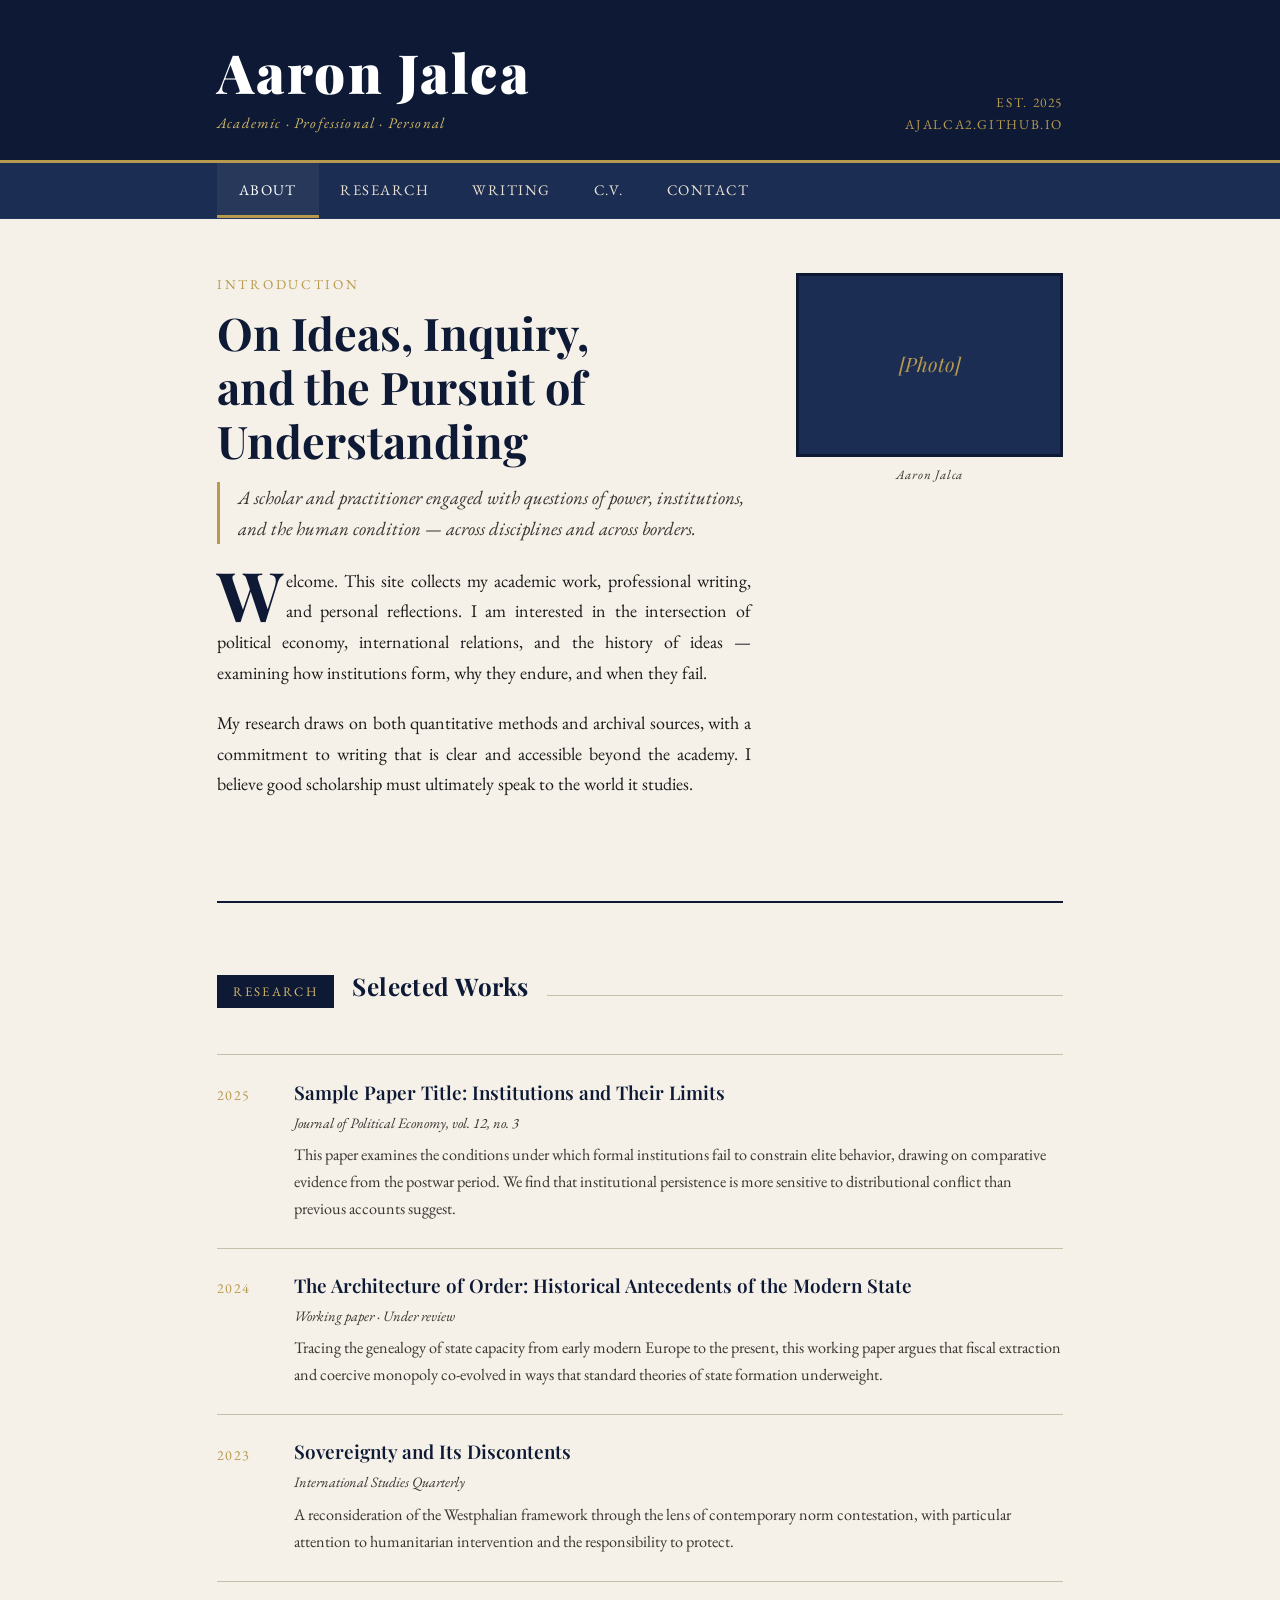
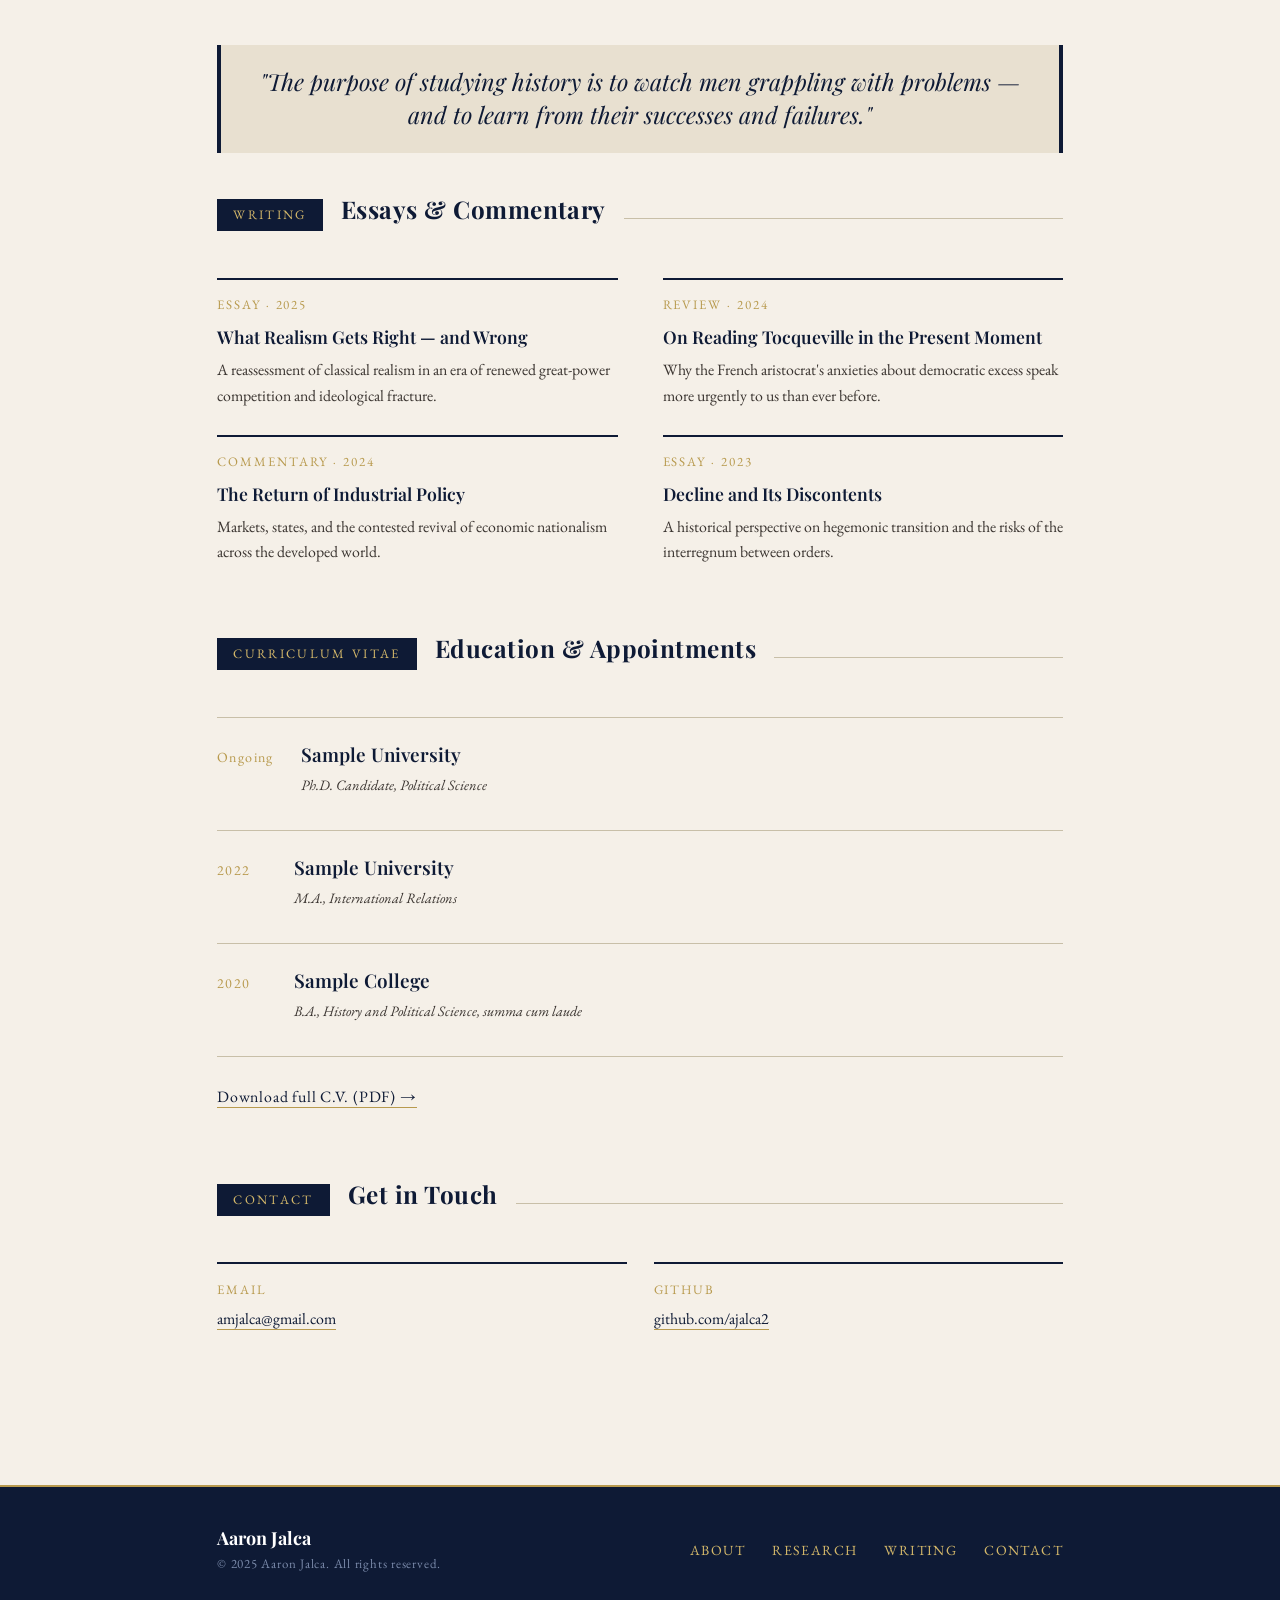
==== index.html @ 07edb49f "initial claude" ====
<!DOCTYPE html>
<html lang="en">
<head>
  <meta charset="UTF-8" />
  <meta name="viewport" content="width=device-width, initial-scale=1.0" />
  <title>Aaron Jalca — Academic, Professional, and Personal Website</title>
  <meta name="description" content="Personal website of Aaron Jalca." />
  <link rel="stylesheet" href="style.css" />
</head>
<body>

  <!-- ══ MASTHEAD ══════════════════════════════════════════ -->
  <header id="masthead">
    <div class="masthead-inner">
      <div>
        <a href="#" class="site-title">Aaron Jalca</a>
        <p class="site-subtitle">Academic · Professional · Personal</p>
      </div>
      <div class="masthead-vol">
        <span>Est. 2025</span><br />
        <span>ajalca2.github.io</span>
      </div>
    </div>
    <div class="masthead-rule"></div>
  </header>

  <!-- ══ NAVIGATION RIBBON ══════════════════════════════════ -->
  <nav id="nav-ribbon" aria-label="Primary navigation">
    <div class="nav-inner">
      <a href="#about"       class="active">About</a>
      <a href="#research">Research</a>
      <a href="#writing">Writing</a>
      <a href="#cv">C.V.</a>
      <a href="#contact">Contact</a>
    </div>
  </nav>

  <!-- ══ MAIN ════════════════════════════════════════════════ -->
  <main id="page">

    <!-- Lead / Hero -->
    <section id="about" class="content-section" aria-labelledby="about-heading">
      <div class="lead-block">

        <div class="lead-text">
          <p class="lead-kicker">Introduction</p>
          <h1 class="lead-headline" id="about-heading">
            On Ideas, Inquiry,<br />and the Pursuit of Understanding
          </h1>
          <p class="lead-dek">
            A scholar and practitioner engaged with questions of power,
            institutions, and the human condition — across disciplines
            and across borders.
          </p>
          <div class="prose">
            <p>
              Welcome. This site collects my academic work, professional
              writing, and personal reflections. I am interested in the
              intersection of political economy, international relations,
              and the history of ideas — examining how institutions form,
              why they endure, and when they fail.
            </p>
            <p>
              My research draws on both quantitative methods and archival
              sources, with a commitment to writing that is clear and
              accessible beyond the academy. I believe good scholarship
              must ultimately speak to the world it studies.
            </p>
          </div>
        </div>

        <figure class="lead-photo">
          <!-- Replace src with your actual photo path -->
          <img
            src="photo.jpg"
            alt="Portrait of Aaron Jalca"
            onerror="this.style.display='none'; this.nextElementSibling.style.display='block';"
          />
          <div style="display:none; background:#1b2d52; color:#b89a4e; font-family:'Playfair Display',serif; font-size:1.1rem; font-style:italic; text-align:center; padding:4rem 1rem; border:3px solid #0e1a35;">
            [Photo]
          </div>
          <figcaption>Aaron Jalca</figcaption>
        </figure>

      </div>
    </section>

    <!-- Research -->
    <section id="research" class="content-section" aria-labelledby="research-heading">
      <div class="section-header">
        <span class="section-tab">Research</span>
        <h2 class="section-title" id="research-heading">Selected Works</h2>
        <div class="section-rule" aria-hidden="true"></div>
      </div>

      <ul class="card-list">
        <li class="card-item">
          <span class="card-year">2025</span>
          <div class="card-body">
            <p class="card-title">
              <a href="#">Sample Paper Title: Institutions and Their Limits</a>
            </p>
            <p class="card-meta">Journal of Political Economy, vol. 12, no. 3</p>
            <p class="card-abstract">
              This paper examines the conditions under which formal institutions
              fail to constrain elite behavior, drawing on comparative evidence
              from the postwar period. We find that institutional persistence
              is more sensitive to distributional conflict than previous accounts
              suggest.
            </p>
          </div>
        </li>
        <li class="card-item">
          <span class="card-year">2024</span>
          <div class="card-body">
            <p class="card-title">
              <a href="#">The Architecture of Order: Historical Antecedents
              of the Modern State</a>
            </p>
            <p class="card-meta">Working paper · Under review</p>
            <p class="card-abstract">
              Tracing the genealogy of state capacity from early modern Europe
              to the present, this working paper argues that fiscal extraction
              and coercive monopoly co-evolved in ways that standard theories
              of state formation underweight.
            </p>
          </div>
        </li>
        <li class="card-item">
          <span class="card-year">2023</span>
          <div class="card-body">
            <p class="card-title">
              <a href="#">Sovereignty and Its Discontents</a>
            </p>
            <p class="card-meta">International Studies Quarterly</p>
            <p class="card-abstract">
              A reconsideration of the Westphalian framework through the lens
              of contemporary norm contestation, with particular attention to
              humanitarian intervention and the responsibility to protect.
            </p>
          </div>
        </li>
      </ul>
    </section>

    <!-- Pull Quote -->
    <div class="pull-quote">
      <p>"The purpose of studying history is to watch men grappling with problems — and to learn from their successes and failures."</p>
    </div>

    <!-- Writing -->
    <section id="writing" class="content-section" aria-labelledby="writing-heading">
      <div class="section-header">
        <span class="section-tab">Writing</span>
        <h2 class="section-title" id="writing-heading">Essays &amp; Commentary</h2>
        <div class="section-rule" aria-hidden="true"></div>
      </div>

      <div class="two-col">
        <div class="mini-card">
          <p class="mini-label">Essay · 2025</p>
          <p class="mini-title">What Realism Gets Right — and Wrong</p>
          <p class="mini-body">
            A reassessment of classical realism in an era of
            renewed great-power competition and ideological fracture.
          </p>
        </div>
        <div class="mini-card">
          <p class="mini-label">Review · 2024</p>
          <p class="mini-title">On Reading Tocqueville in the Present Moment</p>
          <p class="mini-body">
            Why the French aristocrat's anxieties about democratic
            excess speak more urgently to us than ever before.
          </p>
        </div>
        <div class="mini-card">
          <p class="mini-label">Commentary · 2024</p>
          <p class="mini-title">The Return of Industrial Policy</p>
          <p class="mini-body">
            Markets, states, and the contested revival of economic
            nationalism across the developed world.
          </p>
        </div>
        <div class="mini-card">
          <p class="mini-label">Essay · 2023</p>
          <p class="mini-title">Decline and Its Discontents</p>
          <p class="mini-body">
            A historical perspective on hegemonic transition and the
            risks of the interregnum between orders.
          </p>
        </div>
      </div>
    </section>

    <!-- C.V. -->
    <section id="cv" class="content-section" aria-labelledby="cv-heading">
      <div class="section-header">
        <span class="section-tab">Curriculum Vitae</span>
        <h2 class="section-title" id="cv-heading">Education &amp; Appointments</h2>
        <div class="section-rule" aria-hidden="true"></div>
      </div>

      <ul class="card-list">
        <li class="card-item">
          <span class="card-year">Ongoing</span>
          <div class="card-body">
            <p class="card-title">Sample University</p>
            <p class="card-meta">Ph.D. Candidate, Political Science</p>
          </div>
        </li>
        <li class="card-item">
          <span class="card-year">2022</span>
          <div class="card-body">
            <p class="card-title">Sample University</p>
            <p class="card-meta">M.A., International Relations</p>
          </div>
        </li>
        <li class="card-item">
          <span class="card-year">2020</span>
          <div class="card-body">
            <p class="card-title">Sample College</p>
            <p class="card-meta">B.A., History and Political Science, <em>summa cum laude</em></p>
          </div>
        </li>
      </ul>

      <p style="margin-top:1.5rem; font-size:0.88rem; color:#3a3430;">
        <a href="cv.pdf" style="color:#0e1a35; border-bottom:1px solid #b89a4e; text-decoration:none; letter-spacing:0.05em;">
          Download full C.V. (PDF) →
        </a>
      </p>
    </section>

    <!-- Contact -->
    <section id="contact" class="content-section" aria-labelledby="contact-heading">
      <div class="section-header">
        <span class="section-tab">Contact</span>
        <h2 class="section-title" id="contact-heading">Get in Touch</h2>
        <div class="section-rule" aria-hidden="true"></div>
      </div>

      <div class="two-col" style="gap:1.5rem;">
        <div class="mini-card">
          <p class="mini-label">Email</p>
          <p class="mini-body">
            <a href="mailto:amjalca@gmail.com"
               style="color:#0e1a35; text-decoration:none; border-bottom:1px solid #b89a4e;">
              amjalca@gmail.com
            </a>
          </p>
        </div>
        <div class="mini-card">
          <p class="mini-label">GitHub</p>
          <p class="mini-body">
            <a href="https://github.com/ajalca2"
               style="color:#0e1a35; text-decoration:none; border-bottom:1px solid #b89a4e;"
               target="_blank" rel="noopener">
              github.com/ajalca2
            </a>
          </p>
        </div>
      </div>
    </section>

  </main>

  <!-- ══ FOOTER ══════════════════════════════════════════════ -->
  <footer id="footer">
    <div class="footer-rule"></div>
    <div class="footer-inner">
      <div>
        <p class="footer-name">Aaron Jalca</p>
        <p class="footer-copy">© 2025 Aaron Jalca. All rights reserved.</p>
      </div>
      <ul class="footer-links">
        <li><a href="#about">About</a></li>
        <li><a href="#research">Research</a></li>
        <li><a href="#writing">Writing</a></li>
        <li><a href="#contact">Contact</a></li>
      </ul>
    </div>
  </footer>

  <!-- ── Active nav highlight on scroll ── -->
  <script>
    const sections = document.querySelectorAll('section[id]');
    const navLinks = document.querySelectorAll('#nav-ribbon a[href^="#"]');

    const observer = new IntersectionObserver(entries => {
      entries.forEach(entry => {
        if (entry.isIntersecting) {
          const id = entry.target.id;
          navLinks.forEach(a => {
            a.classList.toggle('active', a.getAttribute('href') === '#' + id);
          });
        }
      });
    }, { rootMargin: '-30% 0px -65% 0px' });

    sections.forEach(s => observer.observe(s));
  </script>

</body>
</html>
---- style.css ----
/* -------------------------------------------------------
   Foreign Affairs–inspired typesetting
   Fonts: Playfair Display (display/headings), EB Garamond (body)
   Palette: Navy, Cream, Gold
------------------------------------------------------- */

@import url('https://fonts.googleapis.com/css2?family=EB+Garamond:ital,wght@0,400;0,500;0,600;1,400;1,500&family=Playfair+Display:ital,wght@0,400;0,600;0,700;0,900;1,400;1,700&display=swap');

/* ── Reset & Base ── */
*, *::before, *::after { box-sizing: border-box; margin: 0; padding: 0; }

:root {
  --navy:      #0e1a35;
  --navy-mid:  #1b2d52;
  --navy-lt:   #243660;
  --gold:      #b89a4e;
  --gold-lt:   #d4b86a;
  --cream:     #f5f0e8;
  --cream-dk:  #e8e0d0;
  --ink:       #1a1a1a;
  --ink-mid:   #3a3430;
  --rule:      #c8bfa8;
  --white:     #ffffff;
  --col-max:   900px;
  --serif:     'EB Garamond', Georgia, 'Times New Roman', serif;
  --display:   'Playfair Display', Georgia, serif;
}

html { font-size: 18px; scroll-behavior: smooth; }

body {
  background: var(--cream);
  color: var(--ink);
  font-family: var(--serif);
  line-height: 1.7;
  -webkit-font-smoothing: antialiased;
}

/* ── Utility ── */
.rule-gold  { border: none; border-top: 2px solid var(--gold); margin: 0; }
.rule-thin  { border: none; border-top: 1px solid var(--rule); margin: 1.5rem 0; }
.rule-double {
  border: none;
  border-top: 3px double var(--navy);
  margin: 1.25rem 0;
}
.sr-only { position: absolute; width: 1px; height: 1px; overflow: hidden; clip: rect(0,0,0,0); }

/* ── Masthead ── */
#masthead {
  background: var(--navy);
  color: var(--white);
  padding: 0;
}

.masthead-inner {
  max-width: var(--col-max);
  margin: 0 auto;
  padding: 2.4rem 1.5rem 1.4rem;
  display: grid;
  grid-template-columns: 1fr auto;
  align-items: end;
  gap: 1rem;
}

.site-title {
  font-family: var(--display);
  font-size: clamp(1.9rem, 5vw, 3rem);
  font-weight: 900;
  letter-spacing: 0.04em;
  line-height: 1.1;
  color: var(--white);
  text-decoration: none;
}

.site-subtitle {
  font-family: var(--serif);
  font-size: 0.82rem;
  font-style: italic;
  letter-spacing: 0.08em;
  color: var(--gold-lt);
  margin-top: 0.35rem;
}

.masthead-vol {
  font-family: var(--serif);
  font-size: 0.75rem;
  letter-spacing: 0.12em;
  text-transform: uppercase;
  color: var(--gold);
  text-align: right;
  line-height: 1.6;
}

/* Gold rule below masthead */
.masthead-rule {
  background: var(--gold);
  height: 3px;
}

/* ── Navigation Ribbon ── */
#nav-ribbon {
  background: var(--navy-mid);
  border-bottom: 1px solid var(--navy-lt);
  position: sticky;
  top: 0;
  z-index: 100;
}

.nav-inner {
  max-width: var(--col-max);
  margin: 0 auto;
  padding: 0 1.5rem;
  display: flex;
  align-items: stretch;
  gap: 0;
}

.nav-inner a {
  display: inline-block;
  padding: 0.75rem 1.2rem;
  font-family: var(--serif);
  font-size: 0.82rem;
  letter-spacing: 0.1em;
  text-transform: uppercase;
  color: var(--cream-dk);
  text-decoration: none;
  border-bottom: 3px solid transparent;
  transition: color 0.15s, border-color 0.15s, background 0.15s;
}

.nav-inner a:hover,
.nav-inner a.active {
  color: var(--white);
  border-bottom-color: var(--gold);
  background: rgba(255,255,255,0.05);
}

/* ── Section tabs (anchor targets) ── */
.section-tab {
  background: var(--navy);
  color: var(--gold-lt);
  display: inline-block;
  font-family: var(--serif);
  font-size: 0.72rem;
  letter-spacing: 0.18em;
  text-transform: uppercase;
  padding: 0.28rem 0.9rem;
  margin-bottom: 1.1rem;
}

/* ── Page Layout ── */
#page {
  max-width: var(--col-max);
  margin: 0 auto;
  padding: 3rem 1.5rem 5rem;
}

/* ── Hero / Lead Section ── */
.lead-block {
  display: grid;
  grid-template-columns: 2fr 1fr;
  gap: 2.5rem;
  align-items: start;
  padding-bottom: 2rem;
  margin-bottom: 2rem;
  border-bottom: 2px solid var(--navy);
}

@media (max-width: 620px) {
  .lead-block { grid-template-columns: 1fr; }
}

.lead-photo {
  grid-column: 2;
  grid-row: 1 / 3;
}

@media (max-width: 620px) {
  .lead-photo { grid-column: 1; grid-row: auto; }
}

.lead-photo img {
  width: 100%;
  display: block;
  border: 3px solid var(--navy);
  filter: grayscale(15%);
}

.lead-photo figcaption {
  font-size: 0.72rem;
  letter-spacing: 0.06em;
  color: var(--ink-mid);
  margin-top: 0.4rem;
  font-style: italic;
  text-align: center;
}

.lead-text { grid-column: 1; }

.lead-kicker {
  font-family: var(--serif);
  font-size: 0.75rem;
  letter-spacing: 0.2em;
  text-transform: uppercase;
  color: var(--gold);
  margin-bottom: 0.5rem;
}

.lead-headline {
  font-family: var(--display);
  font-size: clamp(1.7rem, 4vw, 2.5rem);
  font-weight: 700;
  line-height: 1.2;
  color: var(--navy);
  margin-bottom: 0.8rem;
}

.lead-dek {
  font-size: 1.05rem;
  font-style: italic;
  color: var(--ink-mid);
  margin-bottom: 1.2rem;
  border-left: 3px solid var(--gold);
  padding-left: 1rem;
  line-height: 1.65;
}

/* ── Content Sections ── */
.content-section {
  margin-bottom: 3.5rem;
}

.section-header {
  display: flex;
  align-items: baseline;
  gap: 1rem;
  margin-bottom: 1.5rem;
}

.section-title {
  font-family: var(--display);
  font-size: 1.35rem;
  font-weight: 700;
  color: var(--navy);
  letter-spacing: 0.02em;
}

.section-rule {
  flex: 1;
  height: 1px;
  background: var(--rule);
  margin-bottom: 3px;
}

/* ── Article Cards (for papers, posts) ── */
.card-list {
  list-style: none;
  display: flex;
  flex-direction: column;
  gap: 0;
}

.card-item {
  padding: 1.4rem 0;
  border-bottom: 1px solid var(--rule);
  display: grid;
  grid-template-columns: auto 1fr;
  gap: 0 1.5rem;
  align-items: start;
}

.card-item:first-child { border-top: 1px solid var(--rule); }

.card-year {
  font-family: var(--serif);
  font-size: 0.78rem;
  letter-spacing: 0.1em;
  color: var(--gold);
  font-variant-numeric: tabular-nums;
  padding-top: 0.2rem;
  min-width: 2.8rem;
}

.card-body {}

.card-title {
  font-family: var(--display);
  font-size: 1.05rem;
  font-weight: 600;
  color: var(--navy);
  line-height: 1.3;
  margin-bottom: 0.3rem;
}

.card-title a {
  color: inherit;
  text-decoration: none;
  border-bottom: 1px solid transparent;
  transition: border-color 0.15s;
}
.card-title a:hover { border-bottom-color: var(--gold); }

.card-meta {
  font-size: 0.8rem;
  font-style: italic;
  color: var(--ink-mid);
  margin-bottom: 0.4rem;
}

.card-abstract {
  font-size: 0.9rem;
  color: var(--ink-mid);
  line-height: 1.65;
}

/* ── Pull Quote ── */
.pull-quote {
  margin: 2rem 0;
  padding: 1.2rem 1.8rem;
  border-left: 4px solid var(--navy);
  border-right: 4px solid var(--navy);
  text-align: center;
  background: var(--cream-dk);
}

.pull-quote p {
  font-family: var(--display);
  font-size: 1.3rem;
  font-style: italic;
  color: var(--navy);
  line-height: 1.4;
}

/* ── Body prose ── */
.prose p {
  margin-bottom: 1.1rem;
  text-align: justify;
  hyphens: auto;
}

.prose p:first-of-type::first-letter {
  font-family: var(--display);
  font-size: 3.8rem;
  font-weight: 700;
  float: left;
  line-height: 0.75;
  margin: 0.1rem 0.15rem 0 0;
  color: var(--navy);
}

/* ── Two-column grid for small cards ── */
.two-col {
  display: grid;
  grid-template-columns: 1fr 1fr;
  gap: 1.5rem 2.5rem;
}

@media (max-width: 620px) {
  .two-col { grid-template-columns: 1fr; }
}

.mini-card {
  border-top: 2px solid var(--navy);
  padding-top: 0.8rem;
}

.mini-card .mini-label {
  font-size: 0.72rem;
  letter-spacing: 0.15em;
  text-transform: uppercase;
  color: var(--gold);
  margin-bottom: 0.3rem;
}

.mini-card .mini-title {
  font-family: var(--display);
  font-size: 0.98rem;
  font-weight: 600;
  color: var(--navy);
  margin-bottom: 0.3rem;
}

.mini-card .mini-body {
  font-size: 0.88rem;
  color: var(--ink-mid);
  line-height: 1.6;
}

/* ── Footer ── */
#footer {
  background: var(--navy);
  color: var(--cream-dk);
}

.footer-rule { background: var(--gold); height: 2px; }

.footer-inner {
  max-width: var(--col-max);
  margin: 0 auto;
  padding: 2rem 1.5rem;
  display: flex;
  justify-content: space-between;
  align-items: center;
  flex-wrap: wrap;
  gap: 1rem;
}

.footer-name {
  font-family: var(--display);
  font-size: 1rem;
  font-weight: 700;
  color: var(--white);
}

.footer-links {
  list-style: none;
  display: flex;
  gap: 1.5rem;
}

.footer-links a {
  font-size: 0.78rem;
  letter-spacing: 0.1em;
  text-transform: uppercase;
  color: var(--gold-lt);
  text-decoration: none;
  transition: color 0.15s;
}
.footer-links a:hover { color: var(--white); }

.footer-copy {
  width: 100%;
  font-size: 0.72rem;
  color: #7a8aaa;
  letter-spacing: 0.06em;
}
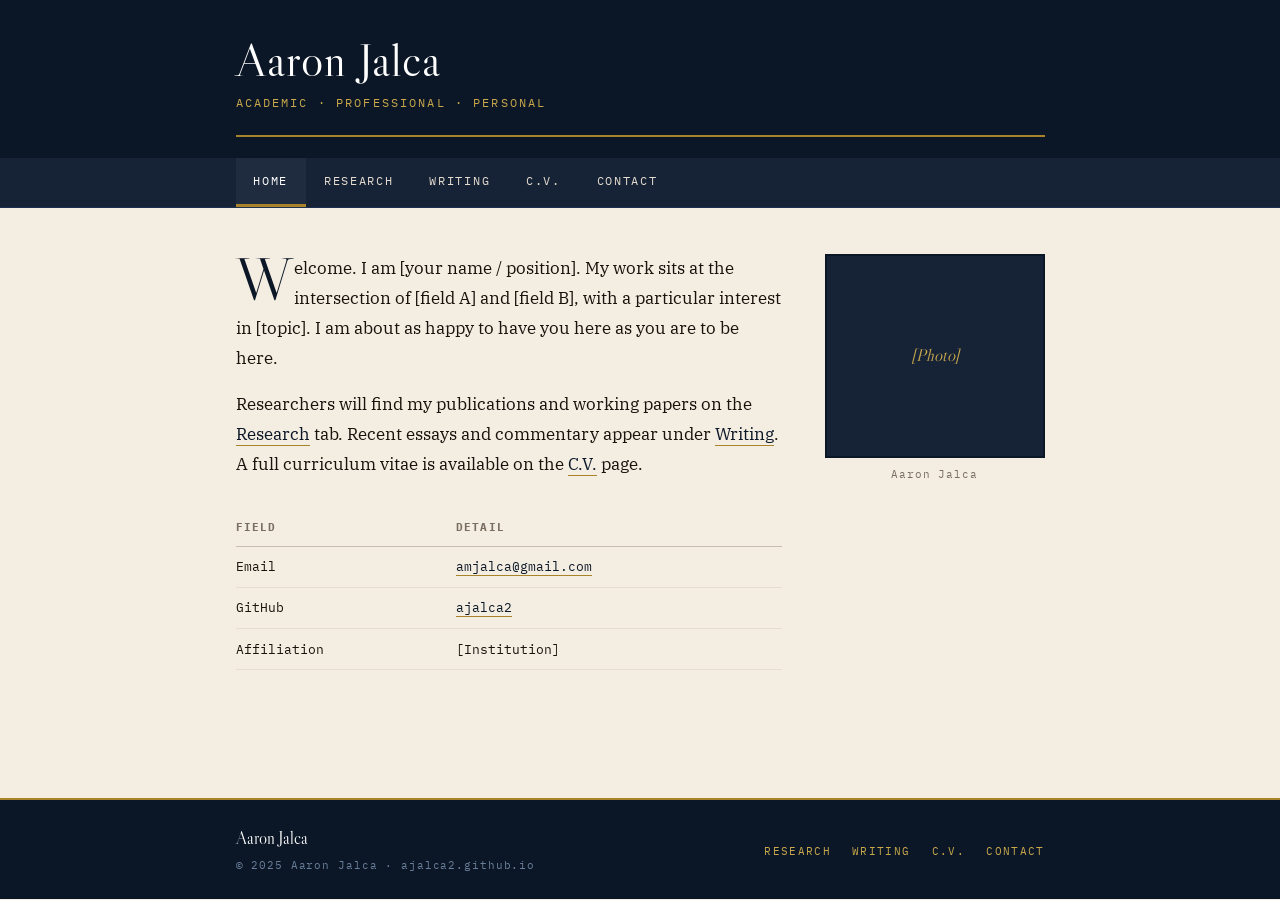
==== commit 862f1293: "second claude" ====
--- a/index.html
+++ b/index.html
@@ -3,302 +3,104 @@
 <head>
   <meta charset="UTF-8" />
   <meta name="viewport" content="width=device-width, initial-scale=1.0" />
-  <title>Aaron Jalca — Academic, Professional, and Personal Website</title>
-  <meta name="description" content="Personal website of Aaron Jalca." />
+  <title>Aaron Jalca</title>
+  <meta name="description" content="Academic, professional, and personal website of Aaron Jalca." />
   <link rel="stylesheet" href="style.css" />
 </head>
-<body>
+<body data-page="home">
 
-  <!-- ══ MASTHEAD ══════════════════════════════════════════ -->
-  <header id="masthead">
-    <div class="masthead-inner">
-      <div>
-        <a href="#" class="site-title">Aaron Jalca</a>
-        <p class="site-subtitle">Academic · Professional · Personal</p>
-      </div>
-      <div class="masthead-vol">
-        <span>Est. 2025</span><br />
-        <span>ajalca2.github.io</span>
-      </div>
+  <header id="site-header">
+    <div class="header-inner">
+      <a href="index.html" class="site-name">Aaron Jalca</a>
+      <p class="site-byline">Academic · Professional · Personal</p>
+      <div class="header-rule"></div>
     </div>
-    <div class="masthead-rule"></div>
   </header>
 
-  <!-- ══ NAVIGATION RIBBON ══════════════════════════════════ -->
-  <nav id="nav-ribbon" aria-label="Primary navigation">
+  <nav id="site-nav" aria-label="Primary">
     <div class="nav-inner">
-      <a href="#about"       class="active">About</a>
-      <a href="#research">Research</a>
-      <a href="#writing">Writing</a>
-      <a href="#cv">C.V.</a>
-      <a href="#contact">Contact</a>
+      <a href="index.html"    class="active">Home</a>
+      <a href="research.html">Research</a>
+      <a href="writing.html">Writing</a>
+      <a href="cv.html">C.V.</a>
+      <a href="contact.html">Contact</a>
     </div>
   </nav>
 
-  <!-- ══ MAIN ════════════════════════════════════════════════ -->
-  <main id="page">
+  <main id="page-main">
 
-    <!-- Lead / Hero -->
-    <section id="about" class="content-section" aria-labelledby="about-heading">
-      <div class="lead-block">
+    <div class="home-grid">
+      <div class="home-bio">
+        <p class="drop-cap">
+          Welcome. I am [your name / position]. My work sits at the intersection
+          of [field A] and [field B], with a particular interest in [topic]. I am
+          about as happy to have you here as you are to be here.
+        </p>
+        <p>
+          Researchers will find my publications and working papers on the
+          <a href="research.html" style="color:var(--navy);border-bottom:1px solid var(--gold);text-decoration:none;">Research</a>
+          tab. Recent essays and commentary appear under
+          <a href="writing.html" style="color:var(--navy);border-bottom:1px solid var(--gold);text-decoration:none;">Writing</a>.
+          A full curriculum vitae is available on the
+          <a href="cv.html" style="color:var(--navy);border-bottom:1px solid var(--gold);text-decoration:none;">C.V.</a>
+          page.
+        </p>
 
-        <div class="lead-text">
-          <p class="lead-kicker">Introduction</p>
-          <h1 class="lead-headline" id="about-heading">
-            On Ideas, Inquiry,<br />and the Pursuit of Understanding
-          </h1>
-          <p class="lead-dek">
-            A scholar and practitioner engaged with questions of power,
-            institutions, and the human condition — across disciplines
-            and across borders.
-          </p>
-          <div class="prose">
-            <p>
-              Welcome. This site collects my academic work, professional
-              writing, and personal reflections. I am interested in the
-              intersection of political economy, international relations,
-              and the history of ideas — examining how institutions form,
-              why they endure, and when they fail.
-            </p>
-            <p>
-              My research draws on both quantitative methods and archival
-              sources, with a commitment to writing that is clear and
-              accessible beyond the academy. I believe good scholarship
-              must ultimately speak to the world it studies.
-            </p>
-          </div>
-        </div>
-
-        <figure class="lead-photo">
-          <!-- Replace src with your actual photo path -->
-          <img
-            src="photo.jpg"
-            alt="Portrait of Aaron Jalca"
-            onerror="this.style.display='none'; this.nextElementSibling.style.display='block';"
-          />
-          <div style="display:none; background:#1b2d52; color:#b89a4e; font-family:'Playfair Display',serif; font-size:1.1rem; font-style:italic; text-align:center; padding:4rem 1rem; border:3px solid #0e1a35;">
-            [Photo]
-          </div>
-          <figcaption>Aaron Jalca</figcaption>
-        </figure>
-
-      </div>
-    </section>
-
-    <!-- Research -->
-    <section id="research" class="content-section" aria-labelledby="research-heading">
-      <div class="section-header">
-        <span class="section-tab">Research</span>
-        <h2 class="section-title" id="research-heading">Selected Works</h2>
-        <div class="section-rule" aria-hidden="true"></div>
+        <table class="contact-table" style="margin-top:1.75rem;">
+          <thead>
+            <tr>
+              <th>Field</th>
+              <th>Detail</th>
+            </tr>
+          </thead>
+          <tbody>
+            <tr>
+              <td>Email</td>
+              <td><a href="mailto:amjalca@gmail.com">amjalca@gmail.com</a></td>
+            </tr>
+            <tr>
+              <td>GitHub</td>
+              <td><a href="https://github.com/ajalca2" target="_blank" rel="noopener">ajalca2</a></td>
+            </tr>
+            <tr>
+              <td>Affiliation</td>
+              <td>[Institution]</td>
+            </tr>
+          </tbody>
+        </table>
       </div>
 
-      <ul class="card-list">
-        <li class="card-item">
-          <span class="card-year">2025</span>
-          <div class="card-body">
-            <p class="card-title">
-              <a href="#">Sample Paper Title: Institutions and Their Limits</a>
-            </p>
-            <p class="card-meta">Journal of Political Economy, vol. 12, no. 3</p>
-            <p class="card-abstract">
-              This paper examines the conditions under which formal institutions
-              fail to constrain elite behavior, drawing on comparative evidence
-              from the postwar period. We find that institutional persistence
-              is more sensitive to distributional conflict than previous accounts
-              suggest.
-            </p>
-          </div>
-        </li>
-        <li class="card-item">
-          <span class="card-year">2024</span>
-          <div class="card-body">
-            <p class="card-title">
-              <a href="#">The Architecture of Order: Historical Antecedents
-              of the Modern State</a>
-            </p>
-            <p class="card-meta">Working paper · Under review</p>
-            <p class="card-abstract">
-              Tracing the genealogy of state capacity from early modern Europe
-              to the present, this working paper argues that fiscal extraction
-              and coercive monopoly co-evolved in ways that standard theories
-              of state formation underweight.
-            </p>
-          </div>
-        </li>
-        <li class="card-item">
-          <span class="card-year">2023</span>
-          <div class="card-body">
-            <p class="card-title">
-              <a href="#">Sovereignty and Its Discontents</a>
-            </p>
-            <p class="card-meta">International Studies Quarterly</p>
-            <p class="card-abstract">
-              A reconsideration of the Westphalian framework through the lens
-              of contemporary norm contestation, with particular attention to
-              humanitarian intervention and the responsibility to protect.
-            </p>
-          </div>
-        </li>
-      </ul>
-    </section>
-
-    <!-- Pull Quote -->
-    <div class="pull-quote">
-      <p>"The purpose of studying history is to watch men grappling with problems — and to learn from their successes and failures."</p>
+      <figure style="margin:0;">
+        <img
+          src="photo.jpg"
+          alt="Portrait of Aaron Jalca"
+          class="home-portrait"
+          onerror="this.style.display='none';this.nextElementSibling.style.display='flex';"
+        />
+        <div style="display:none;background:var(--navy-mid);color:var(--gold-lt);font-family:var(--caslon);font-style:italic;align-items:center;justify-content:center;padding:5rem 1rem;border:2px solid var(--navy);text-align:center;">
+          [Photo]
+        </div>
+        <figcaption class="portrait-caption">Aaron Jalca</figcaption>
+      </figure>
     </div>
-
-    <!-- Writing -->
-    <section id="writing" class="content-section" aria-labelledby="writing-heading">
-      <div class="section-header">
-        <span class="section-tab">Writing</span>
-        <h2 class="section-title" id="writing-heading">Essays &amp; Commentary</h2>
-        <div class="section-rule" aria-hidden="true"></div>
-      </div>
-
-      <div class="two-col">
-        <div class="mini-card">
-          <p class="mini-label">Essay · 2025</p>
-          <p class="mini-title">What Realism Gets Right — and Wrong</p>
-          <p class="mini-body">
-            A reassessment of classical realism in an era of
-            renewed great-power competition and ideological fracture.
-          </p>
-        </div>
-        <div class="mini-card">
-          <p class="mini-label">Review · 2024</p>
-          <p class="mini-title">On Reading Tocqueville in the Present Moment</p>
-          <p class="mini-body">
-            Why the French aristocrat's anxieties about democratic
-            excess speak more urgently to us than ever before.
-          </p>
-        </div>
-        <div class="mini-card">
-          <p class="mini-label">Commentary · 2024</p>
-          <p class="mini-title">The Return of Industrial Policy</p>
-          <p class="mini-body">
-            Markets, states, and the contested revival of economic
-            nationalism across the developed world.
-          </p>
-        </div>
-        <div class="mini-card">
-          <p class="mini-label">Essay · 2023</p>
-          <p class="mini-title">Decline and Its Discontents</p>
-          <p class="mini-body">
-            A historical perspective on hegemonic transition and the
-            risks of the interregnum between orders.
-          </p>
-        </div>
-      </div>
-    </section>
-
-    <!-- C.V. -->
-    <section id="cv" class="content-section" aria-labelledby="cv-heading">
-      <div class="section-header">
-        <span class="section-tab">Curriculum Vitae</span>
-        <h2 class="section-title" id="cv-heading">Education &amp; Appointments</h2>
-        <div class="section-rule" aria-hidden="true"></div>
-      </div>
-
-      <ul class="card-list">
-        <li class="card-item">
-          <span class="card-year">Ongoing</span>
-          <div class="card-body">
-            <p class="card-title">Sample University</p>
-            <p class="card-meta">Ph.D. Candidate, Political Science</p>
-          </div>
-        </li>
-        <li class="card-item">
-          <span class="card-year">2022</span>
-          <div class="card-body">
-            <p class="card-title">Sample University</p>
-            <p class="card-meta">M.A., International Relations</p>
-          </div>
-        </li>
-        <li class="card-item">
-          <span class="card-year">2020</span>
-          <div class="card-body">
-            <p class="card-title">Sample College</p>
-            <p class="card-meta">B.A., History and Political Science, <em>summa cum laude</em></p>
-          </div>
-        </li>
-      </ul>
-
-      <p style="margin-top:1.5rem; font-size:0.88rem; color:#3a3430;">
-        <a href="cv.pdf" style="color:#0e1a35; border-bottom:1px solid #b89a4e; text-decoration:none; letter-spacing:0.05em;">
-          Download full C.V. (PDF) →
-        </a>
-      </p>
-    </section>
-
-    <!-- Contact -->
-    <section id="contact" class="content-section" aria-labelledby="contact-heading">
-      <div class="section-header">
-        <span class="section-tab">Contact</span>
-        <h2 class="section-title" id="contact-heading">Get in Touch</h2>
-        <div class="section-rule" aria-hidden="true"></div>
-      </div>
-
-      <div class="two-col" style="gap:1.5rem;">
-        <div class="mini-card">
-          <p class="mini-label">Email</p>
-          <p class="mini-body">
-            <a href="mailto:amjalca@gmail.com"
-               style="color:#0e1a35; text-decoration:none; border-bottom:1px solid #b89a4e;">
-              amjalca@gmail.com
-            </a>
-          </p>
-        </div>
-        <div class="mini-card">
-          <p class="mini-label">GitHub</p>
-          <p class="mini-body">
-            <a href="https://github.com/ajalca2"
-               style="color:#0e1a35; text-decoration:none; border-bottom:1px solid #b89a4e;"
-               target="_blank" rel="noopener">
-              github.com/ajalca2
-            </a>
-          </p>
-        </div>
-      </div>
-    </section>
 
   </main>
 
-  <!-- ══ FOOTER ══════════════════════════════════════════════ -->
-  <footer id="footer">
+  <footer id="site-footer">
     <div class="footer-rule"></div>
     <div class="footer-inner">
       <div>
         <p class="footer-name">Aaron Jalca</p>
-        <p class="footer-copy">© 2025 Aaron Jalca. All rights reserved.</p>
+        <p class="footer-copy">© 2025 Aaron Jalca · ajalca2.github.io</p>
       </div>
       <ul class="footer-links">
-        <li><a href="#about">About</a></li>
-        <li><a href="#research">Research</a></li>
-        <li><a href="#writing">Writing</a></li>
-        <li><a href="#contact">Contact</a></li>
+        <li><a href="research.html">Research</a></li>
+        <li><a href="writing.html">Writing</a></li>
+        <li><a href="cv.html">C.V.</a></li>
+        <li><a href="contact.html">Contact</a></li>
       </ul>
     </div>
   </footer>
 
-  <!-- ── Active nav highlight on scroll ── -->
-  <script>
-    const sections = document.querySelectorAll('section[id]');
-    const navLinks = document.querySelectorAll('#nav-ribbon a[href^="#"]');
-
-    const observer = new IntersectionObserver(entries => {
-      entries.forEach(entry => {
-        if (entry.isIntersecting) {
-          const id = entry.target.id;
-          navLinks.forEach(a => {
-            a.classList.toggle('active', a.getAttribute('href') === '#' + id);
-          });
-        }
-      });
-    }, { rootMargin: '-30% 0px -65% 0px' });
-
-    sections.forEach(s => observer.observe(s));
-  </script>
-
 </body>
 </html>
--- a/style.css
+++ b/style.css
@@ -1,105 +1,100 @@
 /* -------------------------------------------------------
-   Foreign Affairs–inspired typesetting
-   Fonts: Playfair Display (display/headings), EB Garamond (body)
-   Palette: Navy, Cream, Gold
+   Typesetting: Libre Caslon Display (headings) + IBM Plex Serif (body)
+   Structure: mirrors skrapsmd.github.io — sharp corners, tab nav, page layout
+   Palette: Foreign Affairs navy / cream / gold
 ------------------------------------------------------- */
 
-@import url('https://fonts.googleapis.com/css2?family=EB+Garamond:ital,wght@0,400;0,500;0,600;1,400;1,500&family=Playfair+Display:ital,wght@0,400;0,600;0,700;0,900;1,400;1,700&display=swap');
-
-/* ── Reset & Base ── */
+@import url('https://fonts.googleapis.com/css2?family=Libre+Caslon+Display&family=Libre+Caslon+Text:ital,wght@0,400;0,700;1,400&family=IBM+Plex+Serif:ital,wght@0,400;0,500;1,400&family=IBM+Plex+Mono:wght@400;500&display=swap');
+
+/* ── Tokens ── */
+:root {
+  /* Palette */
+  --navy:       #0b1726;
+  --navy-mid:   #162236;
+  --navy-lt:    #1e3050;
+  --gold:       #a8832a;
+  --gold-lt:    #c9a84c;
+  --cream:      #f3ede2;
+  --cream-dk:   #e6ddd0;
+  --ink:        #18130c;
+  --ink-mid:    #3d342a;
+  --muted:      #7a6e60;
+  --rule:       #c8bfb0;
+  --white:      #ffffff;
+
+  /* Type */
+  --caslon:     'Libre Caslon Display', 'Libre Caslon Text', Georgia, serif;
+  --caslon-text:'Libre Caslon Text', Georgia, serif;
+  --plex-serif: 'IBM Plex Serif', Georgia, serif;
+  --plex-mono:  'IBM Plex Mono', 'Courier New', monospace;
+
+  /* Layout */
+  --max-w:      860px;
+  --pad-x:      1.5rem;
+
+  /* Sharp corners — mirrors reference site's border-radius: 0 */
+  --radius:     0;
+}
+
+/* ── Reset ── */
 *, *::before, *::after { box-sizing: border-box; margin: 0; padding: 0; }
-
-:root {
-  --navy:      #0e1a35;
-  --navy-mid:  #1b2d52;
-  --navy-lt:   #243660;
-  --gold:      #b89a4e;
-  --gold-lt:   #d4b86a;
-  --cream:     #f5f0e8;
-  --cream-dk:  #e8e0d0;
-  --ink:       #1a1a1a;
-  --ink-mid:   #3a3430;
-  --rule:      #c8bfa8;
-  --white:     #ffffff;
-  --col-max:   900px;
-  --serif:     'EB Garamond', Georgia, 'Times New Roman', serif;
-  --display:   'Playfair Display', Georgia, serif;
-}
-
-html { font-size: 18px; scroll-behavior: smooth; }
+html { font-size: 17px; scroll-behavior: smooth; }
 
 body {
   background: var(--cream);
   color: var(--ink);
-  font-family: var(--serif);
-  line-height: 1.7;
+  font-family: var(--plex-serif);
+  line-height: 1.75;
   -webkit-font-smoothing: antialiased;
 }
 
-/* ── Utility ── */
-.rule-gold  { border: none; border-top: 2px solid var(--gold); margin: 0; }
-.rule-thin  { border: none; border-top: 1px solid var(--rule); margin: 1.5rem 0; }
-.rule-double {
-  border: none;
-  border-top: 3px double var(--navy);
-  margin: 1.25rem 0;
-}
-.sr-only { position: absolute; width: 1px; height: 1px; overflow: hidden; clip: rect(0,0,0,0); }
-
-/* ── Masthead ── */
-#masthead {
+a { color: inherit; }
+
+/* ─────────────────────────────────────────────────
+   HEADER
+───────────────────────────────────────────────── */
+#site-header {
   background: var(--navy);
   color: var(--white);
-  padding: 0;
-}
-
-.masthead-inner {
-  max-width: var(--col-max);
+}
+
+.header-inner {
+  max-width: var(--max-w);
   margin: 0 auto;
-  padding: 2.4rem 1.5rem 1.4rem;
-  display: grid;
-  grid-template-columns: 1fr auto;
-  align-items: end;
-  gap: 1rem;
-}
-
-.site-title {
-  font-family: var(--display);
-  font-size: clamp(1.9rem, 5vw, 3rem);
-  font-weight: 900;
-  letter-spacing: 0.04em;
+  padding: 2rem var(--pad-x) 1.25rem;
+}
+
+.site-name {
+  font-family: var(--caslon);
+  font-size: clamp(1.75rem, 4.5vw, 2.75rem);
+  font-weight: 400;             /* Caslon reads best at normal weight */
+  letter-spacing: 0.02em;
   line-height: 1.1;
   color: var(--white);
   text-decoration: none;
-}
-
-.site-subtitle {
-  font-family: var(--serif);
-  font-size: 0.82rem;
-  font-style: italic;
-  letter-spacing: 0.08em;
+  display: block;
+}
+
+.site-byline {
+  font-family: var(--plex-mono);
+  font-size: 0.7rem;
+  letter-spacing: 0.18em;
+  text-transform: uppercase;
   color: var(--gold-lt);
-  margin-top: 0.35rem;
-}
-
-.masthead-vol {
-  font-family: var(--serif);
-  font-size: 0.75rem;
-  letter-spacing: 0.12em;
-  text-transform: uppercase;
-  color: var(--gold);
-  text-align: right;
-  line-height: 1.6;
-}
-
-/* Gold rule below masthead */
-.masthead-rule {
+  margin-top: 0.45rem;
+}
+
+/* Gold rule beneath name, above nav */
+.header-rule {
+  height: 2px;
   background: var(--gold);
-  height: 3px;
-}
-
-/* ── Navigation Ribbon ── */
-#nav-ribbon {
+  margin-top: 1.25rem;
+}
+
+/* ─────────────────────────────────────────────────
+   NAV RIBBON
+───────────────────────────────────────────────── */
+#site-nav {
   background: var(--navy-mid);
   border-bottom: 1px solid var(--navy-lt);
   position: sticky;
@@ -108,330 +103,391 @@
 }
 
 .nav-inner {
-  max-width: var(--col-max);
+  max-width: var(--max-w);
   margin: 0 auto;
-  padding: 0 1.5rem;
+  padding: 0 var(--pad-x);
   display: flex;
   align-items: stretch;
-  gap: 0;
-}
-
+}
+
+/* Each nav tab — sharp corners, no radius */
 .nav-inner a {
+  display: inline-flex;
+  align-items: center;
+  padding: 0.7rem 1.05rem;
+  font-family: var(--plex-mono);
+  font-size: 0.72rem;
+  letter-spacing: 0.14em;
+  text-transform: uppercase;
+  color: var(--cream-dk);
+  text-decoration: none;
+  border-bottom: 3px solid transparent;
+  border-radius: var(--radius);
+  transition: color 0.12s, border-color 0.12s, background 0.12s;
+  white-space: nowrap;
+}
+
+.nav-inner a:hover {
+  color: var(--white);
+  background: rgba(255,255,255,0.06);
+}
+
+/* Active tab: gold bottom border, no rounded corners */
+.nav-inner a.active {
+  color: var(--white);
+  border-bottom-color: var(--gold);
+  background: rgba(255,255,255,0.04);
+}
+
+/* ─────────────────────────────────────────────────
+   PAGE WRAPPER
+───────────────────────────────────────────────── */
+#page-main {
+  max-width: var(--max-w);
+  margin: 0 auto;
+  padding: 2.75rem var(--pad-x) 5rem;
+}
+
+/* ─────────────────────────────────────────────────
+   PAGE HEADER (per-page title block)
+───────────────────────────────────────────────── */
+.page-header {
+  padding-bottom: 1.5rem;
+  border-bottom: 2px solid var(--navy);
+  margin-bottom: 2.25rem;
+}
+
+.page-kicker {
+  font-family: var(--plex-mono);
+  font-size: 0.68rem;
+  letter-spacing: 0.2em;
+  text-transform: uppercase;
+  color: var(--gold);
+  margin-bottom: 0.5rem;
+}
+
+.page-title {
+  font-family: var(--caslon);
+  font-size: clamp(1.6rem, 4vw, 2.4rem);
+  font-weight: 400;
+  line-height: 1.15;
+  color: var(--navy);
+  letter-spacing: 0.01em;
+}
+
+.page-dek {
+  font-family: var(--plex-serif);
+  font-size: 1rem;
+  font-style: italic;
+  color: var(--ink-mid);
+  margin-top: 0.75rem;
+  max-width: 56ch;
+}
+
+/* ─────────────────────────────────────────────────
+   SECTION LABEL (inline ribbon tab above section)
+───────────────────────────────────────────────── */
+.section-label {
   display: inline-block;
-  padding: 0.75rem 1.2rem;
-  font-family: var(--serif);
-  font-size: 0.82rem;
-  letter-spacing: 0.1em;
-  text-transform: uppercase;
-  color: var(--cream-dk);
-  text-decoration: none;
-  border-bottom: 3px solid transparent;
-  transition: color 0.15s, border-color 0.15s, background 0.15s;
-}
-
-.nav-inner a:hover,
-.nav-inner a.active {
-  color: var(--white);
-  border-bottom-color: var(--gold);
-  background: rgba(255,255,255,0.05);
-}
-
-/* ── Section tabs (anchor targets) ── */
-.section-tab {
   background: var(--navy);
   color: var(--gold-lt);
-  display: inline-block;
-  font-family: var(--serif);
+  font-family: var(--plex-mono);
+  font-size: 0.65rem;
+  letter-spacing: 0.2em;
+  text-transform: uppercase;
+  padding: 0.22rem 0.65rem;
+  margin-bottom: 1rem;
+  border-radius: var(--radius);
+}
+
+/* ─────────────────────────────────────────────────
+   BUTTON (matches reference: sharp, IBM-flavored)
+───────────────────────────────────────────────── */
+.btn {
+  display: inline-flex;
+  align-items: center;
+  gap: 0.4rem;
+  padding: 0.5rem 1rem;
+  font-family: var(--plex-mono);
   font-size: 0.72rem;
-  letter-spacing: 0.18em;
-  text-transform: uppercase;
-  padding: 0.28rem 0.9rem;
-  margin-bottom: 1.1rem;
-}
-
-/* ── Page Layout ── */
-#page {
-  max-width: var(--col-max);
-  margin: 0 auto;
-  padding: 3rem 1.5rem 5rem;
-}
-
-/* ── Hero / Lead Section ── */
-.lead-block {
+  letter-spacing: 0.1em;
+  text-transform: uppercase;
+  text-decoration: none;
+  border: 1px solid currentColor;
+  border-radius: var(--radius);
+  cursor: pointer;
+  transition: background 0.12s, color 0.12s;
+  line-height: 1;
+}
+
+.btn-default {
+  background: transparent;
+  color: var(--navy);
+  border-color: var(--navy);
+}
+.btn-default:hover { background: var(--navy); color: var(--white); }
+
+.btn-primary {
+  background: var(--navy);
+  color: var(--white);
+  border-color: var(--navy);
+}
+.btn-primary:hover { background: var(--navy-lt); }
+
+.btn-ghost {
+  background: transparent;
+  color: var(--muted);
+  border-color: var(--rule);
+}
+.btn-ghost:hover { color: var(--navy); border-color: var(--navy); }
+
+/* ─────────────────────────────────────────────────
+   HOME PAGE — two-column intro layout
+───────────────────────────────────────────────── */
+.home-grid {
   display: grid;
-  grid-template-columns: 2fr 1fr;
+  grid-template-columns: 1fr 220px;
   gap: 2.5rem;
   align-items: start;
-  padding-bottom: 2rem;
-  margin-bottom: 2rem;
-  border-bottom: 2px solid var(--navy);
-}
-
-@media (max-width: 620px) {
-  .lead-block { grid-template-columns: 1fr; }
-}
-
-.lead-photo {
-  grid-column: 2;
-  grid-row: 1 / 3;
-}
-
-@media (max-width: 620px) {
-  .lead-photo { grid-column: 1; grid-row: auto; }
-}
-
-.lead-photo img {
+  margin-bottom: 2.5rem;
+}
+
+@media (max-width: 600px) {
+  .home-grid { grid-template-columns: 1fr; }
+}
+
+.home-portrait {
   width: 100%;
   display: block;
-  border: 3px solid var(--navy);
-  filter: grayscale(15%);
-}
-
-.lead-photo figcaption {
+  border: 2px solid var(--navy);
+}
+
+.portrait-caption {
+  font-family: var(--plex-mono);
+  font-size: 0.65rem;
+  letter-spacing: 0.08em;
+  color: var(--muted);
+  margin-top: 0.4rem;
+  text-align: center;
+}
+
+.home-bio p {
+  font-family: var(--plex-serif);
+  font-size: 1rem;
+  margin-bottom: 1rem;
+  line-height: 1.75;
+}
+
+/* Drop cap on first paragraph */
+.drop-cap::first-letter {
+  font-family: var(--caslon);
+  font-size: 3.5rem;
+  font-weight: 400;
+  float: left;
+  line-height: 0.78;
+  margin: 0.05rem 0.12rem 0 0;
+  color: var(--navy);
+}
+
+/* Contact table on home page */
+.contact-table {
+  width: 100%;
+  border-collapse: collapse;
+  font-family: var(--plex-mono);
+  font-size: 0.78rem;
+  margin-top: 1.25rem;
+}
+
+.contact-table th {
+  text-align: left;
+  letter-spacing: 0.1em;
+  text-transform: uppercase;
+  font-size: 0.65rem;
+  color: var(--muted);
+  padding: 0.5rem 0.75rem 0.5rem 0;
+  border-bottom: 1px solid var(--rule);
+}
+
+.contact-table td {
+  padding: 0.5rem 0.75rem 0.5rem 0;
+  border-bottom: 1px solid var(--cream-dk);
+  color: var(--ink);
+  vertical-align: top;
+}
+
+.contact-table td a {
+  color: var(--navy);
+  text-decoration: none;
+  border-bottom: 1px solid var(--gold);
+}
+.contact-table td a:hover { color: var(--gold); }
+
+/* ─────────────────────────────────────────────────
+   ENTRY LIST (research / writing / cv rows)
+───────────────────────────────────────────────── */
+.entry-list {
+  list-style: none;
+}
+
+.entry {
+  padding: 1.35rem 0;
+  border-bottom: 1px solid var(--rule);
+  display: grid;
+  grid-template-columns: 3.5rem 1fr;
+  gap: 0 1.25rem;
+  align-items: start;
+}
+
+.entry:first-child { border-top: 1px solid var(--rule); }
+
+.entry-year {
+  font-family: var(--plex-mono);
   font-size: 0.72rem;
   letter-spacing: 0.06em;
-  color: var(--ink-mid);
-  margin-top: 0.4rem;
-  font-style: italic;
-  text-align: center;
-}
-
-.lead-text { grid-column: 1; }
-
-.lead-kicker {
-  font-family: var(--serif);
-  font-size: 0.75rem;
-  letter-spacing: 0.2em;
-  text-transform: uppercase;
   color: var(--gold);
-  margin-bottom: 0.5rem;
-}
-
-.lead-headline {
-  font-family: var(--display);
-  font-size: clamp(1.7rem, 4vw, 2.5rem);
+  padding-top: 0.18rem;
+  font-variant-numeric: tabular-nums;
+}
+
+.entry-title {
+  font-family: var(--caslon-text);
+  font-size: 1.05rem;
   font-weight: 700;
-  line-height: 1.2;
-  color: var(--navy);
-  margin-bottom: 0.8rem;
-}
-
-.lead-dek {
-  font-size: 1.05rem;
-  font-style: italic;
-  color: var(--ink-mid);
-  margin-bottom: 1.2rem;
-  border-left: 3px solid var(--gold);
-  padding-left: 1rem;
-  line-height: 1.65;
-}
-
-/* ── Content Sections ── */
-.content-section {
-  margin-bottom: 3.5rem;
-}
-
-.section-header {
-  display: flex;
-  align-items: baseline;
-  gap: 1rem;
-  margin-bottom: 1.5rem;
-}
-
-.section-title {
-  font-family: var(--display);
-  font-size: 1.35rem;
-  font-weight: 700;
-  color: var(--navy);
-  letter-spacing: 0.02em;
-}
-
-.section-rule {
-  flex: 1;
-  height: 1px;
-  background: var(--rule);
-  margin-bottom: 3px;
-}
-
-/* ── Article Cards (for papers, posts) ── */
-.card-list {
-  list-style: none;
-  display: flex;
-  flex-direction: column;
-  gap: 0;
-}
-
-.card-item {
-  padding: 1.4rem 0;
-  border-bottom: 1px solid var(--rule);
-  display: grid;
-  grid-template-columns: auto 1fr;
-  gap: 0 1.5rem;
-  align-items: start;
-}
-
-.card-item:first-child { border-top: 1px solid var(--rule); }
-
-.card-year {
-  font-family: var(--serif);
-  font-size: 0.78rem;
-  letter-spacing: 0.1em;
-  color: var(--gold);
-  font-variant-numeric: tabular-nums;
-  padding-top: 0.2rem;
-  min-width: 2.8rem;
-}
-
-.card-body {}
-
-.card-title {
-  font-family: var(--display);
-  font-size: 1.05rem;
-  font-weight: 600;
   color: var(--navy);
   line-height: 1.3;
-  margin-bottom: 0.3rem;
-}
-
-.card-title a {
+  margin-bottom: 0.25rem;
+}
+
+.entry-title a {
+  text-decoration: none;
   color: inherit;
-  text-decoration: none;
   border-bottom: 1px solid transparent;
-  transition: border-color 0.15s;
-}
-.card-title a:hover { border-bottom-color: var(--gold); }
-
-.card-meta {
-  font-size: 0.8rem;
-  font-style: italic;
-  color: var(--ink-mid);
+  transition: border-color 0.12s;
+}
+.entry-title a:hover { border-bottom-color: var(--gold); }
+
+.entry-meta {
+  font-family: var(--plex-mono);
+  font-size: 0.7rem;
+  letter-spacing: 0.05em;
+  color: var(--muted);
   margin-bottom: 0.4rem;
 }
 
-.card-abstract {
+.entry-abstract {
+  font-family: var(--plex-serif);
   font-size: 0.9rem;
   color: var(--ink-mid);
-  line-height: 1.65;
-}
-
-/* ── Pull Quote ── */
-.pull-quote {
-  margin: 2rem 0;
-  padding: 1.2rem 1.8rem;
-  border-left: 4px solid var(--navy);
-  border-right: 4px solid var(--navy);
-  text-align: center;
+  line-height: 1.7;
+}
+
+/* Entry actions row */
+.entry-actions {
+  display: flex;
+  gap: 0.5rem;
+  margin-top: 0.75rem;
+  flex-wrap: wrap;
+}
+
+/* ─────────────────────────────────────────────────
+   PANEL (info box, like WipBanner)
+───────────────────────────────────────────────── */
+.panel {
   background: var(--cream-dk);
-}
-
-.pull-quote p {
-  font-family: var(--display);
-  font-size: 1.3rem;
+  border-left: 3px solid var(--navy);
+  padding: 0.9rem 1.1rem;
+  font-family: var(--plex-serif);
+  font-size: 0.9rem;
+  color: var(--ink-mid);
   font-style: italic;
-  color: var(--navy);
-  line-height: 1.4;
-}
-
-/* ── Body prose ── */
-.prose p {
-  margin-bottom: 1.1rem;
-  text-align: justify;
-  hyphens: auto;
-}
-
-.prose p:first-of-type::first-letter {
-  font-family: var(--display);
-  font-size: 3.8rem;
-  font-weight: 700;
-  float: left;
-  line-height: 0.75;
-  margin: 0.1rem 0.15rem 0 0;
-  color: var(--navy);
-}
-
-/* ── Two-column grid for small cards ── */
+  margin-bottom: 2rem;
+  border-radius: var(--radius);
+}
+
+/* ─────────────────────────────────────────────────
+   TWO-COLUMN GRID
+───────────────────────────────────────────────── */
 .two-col {
   display: grid;
   grid-template-columns: 1fr 1fr;
-  gap: 1.5rem 2.5rem;
-}
-
-@media (max-width: 620px) {
-  .two-col { grid-template-columns: 1fr; }
-}
-
+  gap: 1.5rem 2rem;
+  margin-top: 1rem;
+}
+@media (max-width: 580px) { .two-col { grid-template-columns: 1fr; } }
+
+/* Mini card — sharp top border */
 .mini-card {
   border-top: 2px solid var(--navy);
-  padding-top: 0.8rem;
-}
-
+  padding-top: 0.75rem;
+}
 .mini-card .mini-label {
-  font-size: 0.72rem;
-  letter-spacing: 0.15em;
+  font-family: var(--plex-mono);
+  font-size: 0.65rem;
+  letter-spacing: 0.16em;
   text-transform: uppercase;
   color: var(--gold);
   margin-bottom: 0.3rem;
 }
-
 .mini-card .mini-title {
-  font-family: var(--display);
-  font-size: 0.98rem;
-  font-weight: 600;
-  color: var(--navy);
-  margin-bottom: 0.3rem;
-}
-
+  font-family: var(--caslon-text);
+  font-size: 1rem;
+  font-weight: 700;
+  color: var(--navy);
+  margin-bottom: 0.25rem;
+  line-height: 1.3;
+}
 .mini-card .mini-body {
+  font-family: var(--plex-serif);
   font-size: 0.88rem;
   color: var(--ink-mid);
-  line-height: 1.6;
-}
-
-/* ── Footer ── */
-#footer {
+  line-height: 1.65;
+}
+
+/* ─────────────────────────────────────────────────
+   FOOTER
+───────────────────────────────────────────────── */
+#site-footer {
   background: var(--navy);
-  color: var(--cream-dk);
-}
-
-.footer-rule { background: var(--gold); height: 2px; }
+}
+
+.footer-rule { height: 2px; background: var(--gold); }
 
 .footer-inner {
-  max-width: var(--col-max);
+  max-width: var(--max-w);
   margin: 0 auto;
-  padding: 2rem 1.5rem;
+  padding: 1.4rem var(--pad-x);
   display: flex;
   justify-content: space-between;
   align-items: center;
   flex-wrap: wrap;
-  gap: 1rem;
+  gap: 0.75rem;
 }
 
 .footer-name {
-  font-family: var(--display);
+  font-family: var(--caslon);
   font-size: 1rem;
-  font-weight: 700;
-  color: var(--white);
+  color: var(--white);
+}
+
+.footer-copy {
+  font-family: var(--plex-mono);
+  font-size: 0.65rem;
+  letter-spacing: 0.08em;
+  color: #6a7e99;
+  margin-top: 0.15rem;
 }
 
 .footer-links {
   list-style: none;
   display: flex;
-  gap: 1.5rem;
-}
-
+  gap: 1.25rem;
+}
 .footer-links a {
-  font-size: 0.78rem;
-  letter-spacing: 0.1em;
+  font-family: var(--plex-mono);
+  font-size: 0.65rem;
+  letter-spacing: 0.12em;
   text-transform: uppercase;
   color: var(--gold-lt);
   text-decoration: none;
-  transition: color 0.15s;
 }
 .footer-links a:hover { color: var(--white); }
-
-.footer-copy {
-  width: 100%;
-  font-size: 0.72rem;
-  color: #7a8aaa;
-  letter-spacing: 0.06em;
-}
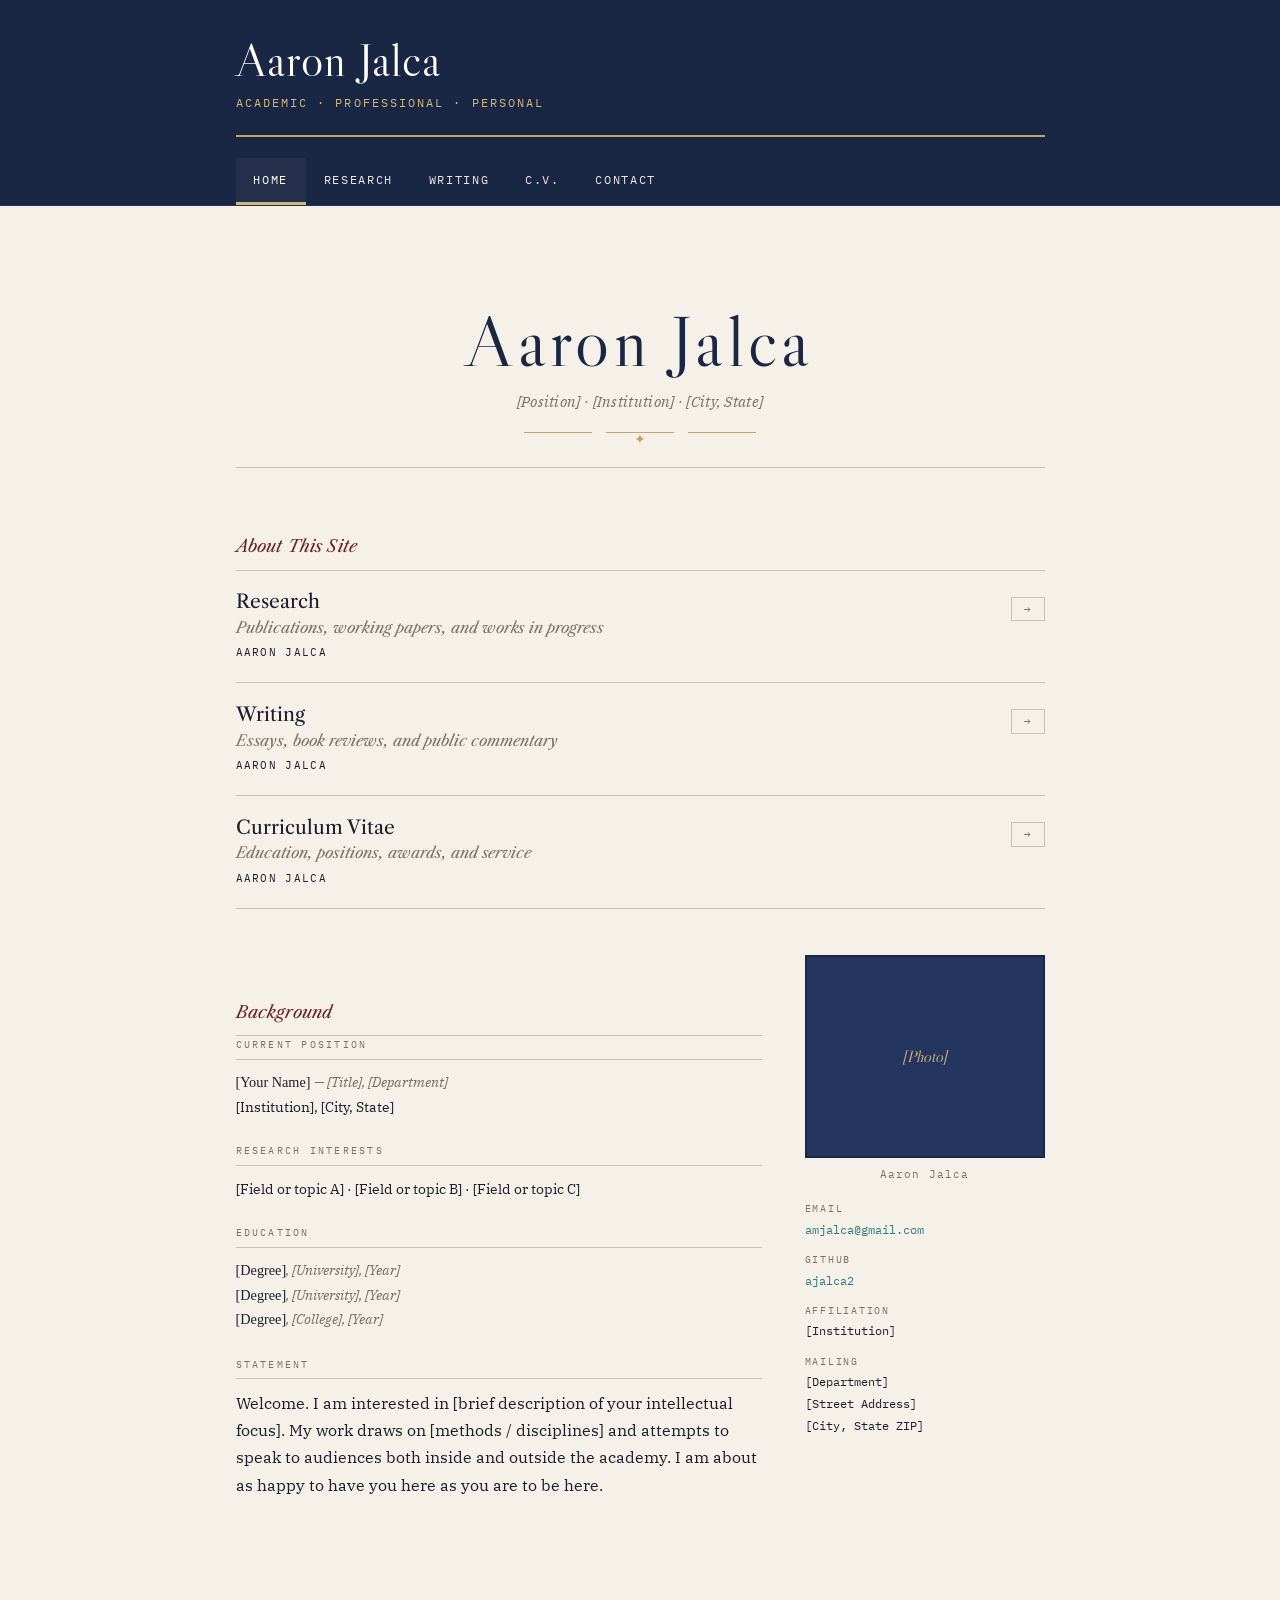
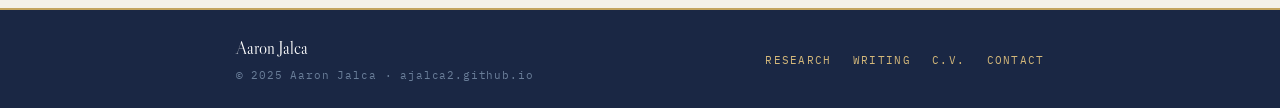
==== commit 8ab80460: "test with midcentury design" ====
--- a/index.html
+++ b/index.html
@@ -6,9 +6,194 @@
   <title>Aaron Jalca</title>
   <meta name="description" content="Academic, professional, and personal website of Aaron Jalca." />
   <link rel="stylesheet" href="style.css" />
+  <style>
+    /* ── Home-page–only styles ── */
+
+    /* Masthead block: centered, like FA's cover page title */
+    .home-masthead {
+      text-align: center;
+      padding: 3rem var(--pad-x) 2rem;
+      border-bottom: 1px solid var(--rule);
+      margin-bottom: 0;
+    }
+
+    .home-masthead-name {
+      font-family: var(--caslon);
+      font-size: clamp(2.6rem, 7vw, 4.2rem);
+      font-weight: 400;
+      letter-spacing: 0.06em;
+      color: var(--midnight);
+      line-height: 1.05;
+    }
+
+    .home-masthead-vol {
+      font-family: var(--plex-serif);
+      font-size: 0.88rem;
+      font-style: italic;
+      color: var(--muted);
+      margin-top: 0.6rem;
+      letter-spacing: 0.02em;
+    }
+
+    /* Hairline ornament below masthead title */
+    .masthead-ornament {
+      display: flex;
+      align-items: center;
+      justify-content: center;
+      gap: 0.8rem;
+      margin: 1rem 0 0;
+    }
+    .masthead-ornament span {
+      height: 1px;
+      width: 4rem;
+      background: var(--warm-gold);
+      display: block;
+    }
+    .masthead-ornament-glyph {
+      font-family: var(--caslon);
+      font-size: 0.85rem;
+      color: var(--warm-gold);
+      line-height: 1;
+    }
+
+    /* TOC-style content: left-aligned below masthead */
+    .home-toc {
+      padding: 2rem 0 0;
+    }
+
+    /* FA TOC entry: title / italic subtitle / small-caps author */
+    .toc-entry {
+      display: grid;
+      grid-template-columns: 1fr auto;
+      column-gap: 1.5rem;
+      row-gap: 0;
+      padding: 1.15rem 0;
+      border-bottom: 1px solid var(--rule);
+      align-items: start;
+    }
+    .toc-entry:first-child { border-top: 1px solid var(--rule); }
+
+    .toc-body { min-width: 0; }
+
+    .toc-title {
+      font-family: var(--caslon-text);
+      font-size: 1.12rem;
+      font-weight: 400;       /* FA titles are regular weight, not bold */
+      color: var(--ink);
+      line-height: 1.3;
+    }
+
+    .toc-subtitle {
+      font-family: var(--caslon-text);
+      font-size: 0.9rem;
+      font-style: italic;
+      color: var(--muted);
+      margin-top: 0.12rem;
+      line-height: 1.4;
+    }
+
+    .toc-author {
+      font-family: var(--plex-mono);
+      font-size: 0.65rem;
+      letter-spacing: 0.12em;
+      text-transform: uppercase;
+      color: var(--ink);
+      margin-top: 0.3rem;
+    }
+
+    /* Page number + small rule — FA right column */
+    .toc-page {
+      text-align: right;
+      padding-top: 0.15rem;
+    }
+    .toc-page-num {
+      font-family: var(--plex-serif);
+      font-size: 0.88rem;
+      color: var(--ink);
+    }
+    .toc-page-rule {
+      width: 1.2rem;
+      height: 1px;
+      background: var(--midnight);
+      margin: 0.3rem 0 0 auto;
+    }
+
+    /* Staff / credits block — mirrors FA's back-of-masthead typography */
+    .staff-block {
+      margin-top: 2.75rem;
+      display: grid;
+      grid-template-columns: 1fr 240px;
+      gap: 2.5rem;
+      align-items: start;
+    }
+
+    @media (max-width: 620px) {
+      .staff-block { grid-template-columns: 1fr; }
+      .home-masthead-name { letter-spacing: 0.03em; }
+    }
+
+    .staff-section { margin-bottom: 1.4rem; }
+
+    .staff-section-head {
+      font-family: var(--plex-mono);
+      font-size: 0.6rem;
+      letter-spacing: 0.22em;
+      text-transform: uppercase;
+      color: var(--muted);
+      border-bottom: 1px solid var(--rule);
+      padding-bottom: 0.3rem;
+      margin-bottom: 0.6rem;
+    }
+
+    /* Dense name / title lines — FA staff credits style */
+    .staff-row {
+      font-family: var(--plex-serif);
+      font-size: 0.84rem;
+      line-height: 1.65;
+      color: var(--ink);
+    }
+    .staff-row strong {
+      font-weight: 500;
+    }
+    .staff-row .role {
+      font-style: italic;
+      color: var(--muted);
+    }
+
+    /* Portrait column */
+    .staff-portrait-col { position: relative; }
+    .staff-portrait-col img,
+    .staff-portrait-col .portrait-placeholder {
+      width: 100%;
+    }
+
+    /* Quick-contact table in portrait column */
+    .quick-contact {
+      margin-top: 1rem;
+      font-family: var(--plex-mono);
+      font-size: 0.68rem;
+      line-height: 1.9;
+      color: var(--ink);
+    }
+    .quick-contact a {
+      color: var(--teal);
+      text-decoration: none;
+      border-bottom: 1px solid transparent;
+    }
+    .quick-contact a:hover { border-bottom-color: var(--teal); }
+    .quick-label {
+      font-size: 0.58rem;
+      letter-spacing: 0.18em;
+      text-transform: uppercase;
+      color: var(--muted);
+      display: block;
+      margin-top: 0.6rem;
+    }
+  </style>
 </head>
 <body data-page="home">
 
+  <!-- ══ SITE HEADER ════════════════════════════════════ -->
   <header id="site-header">
     <div class="header-inner">
       <a href="index.html" class="site-name">Aaron Jalca</a>
@@ -17,6 +202,7 @@
     </div>
   </header>
 
+  <!-- ══ NAV RIBBON ════════════════════════════════════ -->
   <nav id="site-nav" aria-label="Primary">
     <div class="nav-inner">
       <a href="index.html"    class="active">Home</a>
@@ -27,65 +213,142 @@
     </div>
   </nav>
 
+  <!-- ══ MAIN ══════════════════════════════════════════ -->
   <main id="page-main">
 
-    <div class="home-grid">
-      <div class="home-bio">
-        <p class="drop-cap">
-          Welcome. I am [your name / position]. My work sits at the intersection
-          of [field A] and [field B], with a particular interest in [topic]. I am
-          about as happy to have you here as you are to be here.
-        </p>
-        <p>
-          Researchers will find my publications and working papers on the
-          <a href="research.html" style="color:var(--navy);border-bottom:1px solid var(--gold);text-decoration:none;">Research</a>
-          tab. Recent essays and commentary appear under
-          <a href="writing.html" style="color:var(--navy);border-bottom:1px solid var(--gold);text-decoration:none;">Writing</a>.
-          A full curriculum vitae is available on the
-          <a href="cv.html" style="color:var(--navy);border-bottom:1px solid var(--gold);text-decoration:none;">C.V.</a>
-          page.
-        </p>
-
-        <table class="contact-table" style="margin-top:1.75rem;">
-          <thead>
-            <tr>
-              <th>Field</th>
-              <th>Detail</th>
-            </tr>
-          </thead>
-          <tbody>
-            <tr>
-              <td>Email</td>
-              <td><a href="mailto:amjalca@gmail.com">amjalca@gmail.com</a></td>
-            </tr>
-            <tr>
-              <td>GitHub</td>
-              <td><a href="https://github.com/ajalca2" target="_blank" rel="noopener">ajalca2</a></td>
-            </tr>
-            <tr>
-              <td>Affiliation</td>
-              <td>[Institution]</td>
-            </tr>
-          </tbody>
-        </table>
-      </div>
-
-      <figure style="margin:0;">
+    <!-- Centered masthead — mirrors FA cover title -->
+    <div class="home-masthead">
+      <h1 class="home-masthead-name">Aaron Jalca</h1>
+      <p class="home-masthead-vol">[Position] · [Institution] · [City, State]</p>
+      <div class="masthead-ornament" aria-hidden="true">
+        <span></span>
+        <span class="masthead-ornament-glyph">✦</span>
+        <span></span>
+      </div>
+    </div>
+
+    <!-- TOC-style navigation section — mirrors FA table of contents -->
+    <div class="home-toc">
+
+      <!-- Garnet italic section header + hairline rule — exactly as in FA TOC -->
+      <div class="section-head" style="margin-top:1.75rem;">
+        <span class="section-head-title">About This Site</span>
+      </div>
+
+      <div class="toc-entry">
+        <div class="toc-body">
+          <p class="toc-title">Research</p>
+          <p class="toc-subtitle">Publications, working papers, and works in progress</p>
+          <p class="toc-author">Aaron Jalca</p>
+        </div>
+        <div class="toc-page">
+          <a href="research.html" class="btn btn-ghost" style="font-size:0.63rem;padding:0.35rem 0.7rem;">→</a>
+        </div>
+      </div>
+
+      <div class="toc-entry">
+        <div class="toc-body">
+          <p class="toc-title">Writing</p>
+          <p class="toc-subtitle">Essays, book reviews, and public commentary</p>
+          <p class="toc-author">Aaron Jalca</p>
+        </div>
+        <div class="toc-page">
+          <a href="writing.html" class="btn btn-ghost" style="font-size:0.63rem;padding:0.35rem 0.7rem;">→</a>
+        </div>
+      </div>
+
+      <div class="toc-entry">
+        <div class="toc-body">
+          <p class="toc-title">Curriculum Vitae</p>
+          <p class="toc-subtitle">Education, positions, awards, and service</p>
+          <p class="toc-author">Aaron Jalca</p>
+        </div>
+        <div class="toc-page">
+          <a href="cv.html" class="btn btn-ghost" style="font-size:0.63rem;padding:0.35rem 0.7rem;">→</a>
+        </div>
+      </div>
+
+    </div><!-- /.home-toc -->
+
+    <!-- Staff / credits block — two-column: bio left, portrait right -->
+    <div class="staff-block">
+
+      <!-- Left: dense biography in FA staff-credits style -->
+      <div>
+        <div class="section-head">
+          <span class="section-head-title">Background</span>
+        </div>
+
+        <div class="staff-section">
+          <p class="staff-section-head">Current Position</p>
+          <p class="staff-row">
+            <strong>[Your Name]</strong>
+            <span class="role"> — [Title], [Department]</span><br />
+            [Institution], [City, State]
+          </p>
+        </div>
+
+        <div class="staff-section">
+          <p class="staff-section-head">Research Interests</p>
+          <p class="staff-row">
+            [Field or topic A] · [Field or topic B] · [Field or topic C]
+          </p>
+        </div>
+
+        <div class="staff-section">
+          <p class="staff-section-head">Education</p>
+          <p class="staff-row">
+            <strong>[Degree]</strong><span class="role">, [University], [Year]</span><br />
+            <strong>[Degree]</strong><span class="role">, [University], [Year]</span><br />
+            <strong>[Degree]</strong><span class="role">, [College], [Year]</span>
+          </p>
+        </div>
+
+        <div class="staff-section">
+          <p class="staff-section-head">Statement</p>
+          <p class="staff-row" style="font-family:var(--plex-serif);font-size:0.92rem;line-height:1.75;color:var(--ink);">
+            Welcome. I am interested in [brief description of your intellectual
+            focus]. My work draws on [methods / disciplines] and attempts to
+            speak to audiences both inside and outside the academy. I am about
+            as happy to have you here as you are to be here.
+          </p>
+        </div>
+
+      </div><!-- /left col -->
+
+      <!-- Right: portrait + quick-contact -->
+      <div class="staff-portrait-col">
         <img
           src="photo.jpg"
           alt="Portrait of Aaron Jalca"
           class="home-portrait"
           onerror="this.style.display='none';this.nextElementSibling.style.display='flex';"
         />
-        <div style="display:none;background:var(--navy-mid);color:var(--gold-lt);font-family:var(--caslon);font-style:italic;align-items:center;justify-content:center;padding:5rem 1rem;border:2px solid var(--navy);text-align:center;">
-          [Photo]
-        </div>
+        <div class="portrait-placeholder" style="display:none;">[Photo]</div>
         <figcaption class="portrait-caption">Aaron Jalca</figcaption>
-      </figure>
-    </div>
+
+        <div class="quick-contact">
+          <span class="quick-label">Email</span>
+          <a href="mailto:amjalca@gmail.com">amjalca@gmail.com</a>
+
+          <span class="quick-label">GitHub</span>
+          <a href="https://github.com/ajalca2" target="_blank" rel="noopener">ajalca2</a>
+
+          <span class="quick-label">Affiliation</span>
+          [Institution]
+
+          <span class="quick-label">Mailing</span>
+          [Department]<br />
+          [Street Address]<br />
+          [City, State ZIP]
+        </div>
+      </div><!-- /right col -->
+
+    </div><!-- /.staff-block -->
 
   </main>
 
+  <!-- ══ FOOTER ════════════════════════════════════════ -->
   <footer id="site-footer">
     <div class="footer-rule"></div>
     <div class="footer-inner">
--- a/style.css
+++ b/style.css
@@ -1,47 +1,47 @@
 /* -------------------------------------------------------
    Typesetting: Libre Caslon Display (headings) + IBM Plex Serif (body)
-   Structure: mirrors skrapsmd.github.io — sharp corners, tab nav, page layout
-   Palette: Foreign Affairs navy / cream / gold
+   Structure: mirrors skrapsmd.github.io — sharp corners, tab nav, pages
+   Palette: Foreign Affairs / mid-century editorial
 ------------------------------------------------------- */
 
 @import url('https://fonts.googleapis.com/css2?family=Libre+Caslon+Display&family=Libre+Caslon+Text:ital,wght@0,400;0,700;1,400&family=IBM+Plex+Serif:ital,wght@0,400;0,500;1,400&family=IBM+Plex+Mono:wght@400;500&display=swap');
 
-/* ── Tokens ── */
+/* ══ DESIGN TOKENS ══════════════════════════════════════ */
 :root {
   /* Palette */
-  --navy:       #0b1726;
-  --navy-mid:   #162236;
-  --navy-lt:    #1e3050;
-  --gold:       #a8832a;
-  --gold-lt:    #c9a84c;
-  --cream:      #f3ede2;
-  --cream-dk:   #e6ddd0;
-  --ink:        #18130c;
-  --ink-mid:    #3d342a;
-  --muted:      #7a6e60;
-  --rule:       #c8bfb0;
-  --white:      #ffffff;
-
-  /* Type */
-  --caslon:     'Libre Caslon Display', 'Libre Caslon Text', Georgia, serif;
-  --caslon-text:'Libre Caslon Text', Georgia, serif;
-  --plex-serif: 'IBM Plex Serif', Georgia, serif;
-  --plex-mono:  'IBM Plex Mono', 'Courier New', monospace;
+  --ink:           #1C1F2B;   /* near-black, navy-tinged                   */
+  --parchment:     #F5F1E8;   /* warm off-white — good paper stock          */
+  --bone:          #EDE9DE;   /* slightly darker parchment, alt fills       */
+  --rule:          #C8C2B0;   /* warm greige for dividers                   */
+  --midnight:      #1A2744;   /* deep authoritative navy — nav / hero       */
+  --midnight-mid:  #243660;   /* slightly lighter midnight for hover bg     */
+  --garnet:        #6B1F2A;   /* jewel-tone — section heads, active states  */
+  --pale-gold:     #D4B87A;   /* pale gold — text/ornament on dark bg       */
+  --warm-gold:     #C4A45E;   /* richer gold — hairlines on light bg        */
+  --teal:          #2E7B7A;   /* Atomic Teal — links, interactive states    */
+  --terracotta:    #B5522B;   /* Eames Terracotta — spot / callout color    */
+  --jetscream:     #F2E8C8;   /* Jetsons Cream — blockquote fills           */
+  --white:         #FFFFFF;
+  --muted:         #7A7265;   /* desaturated mid-tone for secondary text    */
+
+  /* Type stacks */
+  --caslon:      'Libre Caslon Display', 'Libre Caslon Text', Georgia, serif;
+  --caslon-text: 'Libre Caslon Text', Georgia, serif;
+  --plex-serif:  'IBM Plex Serif', Georgia, serif;
+  --plex-mono:   'IBM Plex Mono', 'Courier New', monospace;
 
   /* Layout */
-  --max-w:      860px;
-  --pad-x:      1.5rem;
-
-  /* Sharp corners — mirrors reference site's border-radius: 0 */
-  --radius:     0;
-}
-
-/* ── Reset ── */
+  --max-w:  860px;
+  --pad-x:  1.5rem;
+  --radius: 0;           /* sharp corners everywhere, matching reference */
+}
+
+/* ══ RESET & BASE ═══════════════════════════════════════ */
 *, *::before, *::after { box-sizing: border-box; margin: 0; padding: 0; }
 html { font-size: 17px; scroll-behavior: smooth; }
 
 body {
-  background: var(--cream);
+  background: var(--parchment);
   color: var(--ink);
   font-family: var(--plex-serif);
   line-height: 1.75;
@@ -50,11 +50,9 @@
 
 a { color: inherit; }
 
-/* ─────────────────────────────────────────────────
-   HEADER
-───────────────────────────────────────────────── */
+/* ══ HEADER ═════════════════════════════════════════════ */
 #site-header {
-  background: var(--navy);
+  background: var(--midnight);
   color: var(--white);
 }
 
@@ -67,7 +65,7 @@
 .site-name {
   font-family: var(--caslon);
   font-size: clamp(1.75rem, 4.5vw, 2.75rem);
-  font-weight: 400;             /* Caslon reads best at normal weight */
+  font-weight: 400;
   letter-spacing: 0.02em;
   line-height: 1.1;
   color: var(--white);
@@ -77,26 +75,24 @@
 
 .site-byline {
   font-family: var(--plex-mono);
-  font-size: 0.7rem;
+  font-size: 0.68rem;
   letter-spacing: 0.18em;
   text-transform: uppercase;
-  color: var(--gold-lt);
+  color: var(--pale-gold);
   margin-top: 0.45rem;
 }
 
-/* Gold rule beneath name, above nav */
+/* Warm-gold rule beneath name, above nav */
 .header-rule {
   height: 2px;
-  background: var(--gold);
+  background: var(--warm-gold);
   margin-top: 1.25rem;
 }
 
-/* ─────────────────────────────────────────────────
-   NAV RIBBON
-───────────────────────────────────────────────── */
+/* ══ NAV RIBBON ══════════════════════════════════════════ */
 #site-nav {
-  background: var(--navy-mid);
-  border-bottom: 1px solid var(--navy-lt);
+  background: var(--midnight);
+  border-bottom: 1px solid var(--midnight-mid);
   position: sticky;
   top: 0;
   z-index: 100;
@@ -110,16 +106,16 @@
   align-items: stretch;
 }
 
-/* Each nav tab — sharp corners, no radius */
+/* Each tab — sharp corners, no radius (reference: border-radius: 0) */
 .nav-inner a {
   display: inline-flex;
   align-items: center;
   padding: 0.7rem 1.05rem;
   font-family: var(--plex-mono);
-  font-size: 0.72rem;
+  font-size: 0.7rem;
   letter-spacing: 0.14em;
   text-transform: uppercase;
-  color: var(--cream-dk);
+  color: var(--bone);
   text-decoration: none;
   border-bottom: 3px solid transparent;
   border-radius: var(--radius);
@@ -132,37 +128,33 @@
   background: rgba(255,255,255,0.06);
 }
 
-/* Active tab: gold bottom border, no rounded corners */
+/* Active tab: pale-gold bottom border — garnet would be too heavy here */
 .nav-inner a.active {
   color: var(--white);
-  border-bottom-color: var(--gold);
+  border-bottom-color: var(--pale-gold);
   background: rgba(255,255,255,0.04);
 }
 
-/* ─────────────────────────────────────────────────
-   PAGE WRAPPER
-───────────────────────────────────────────────── */
+/* ══ PAGE MAIN ═══════════════════════════════════════════ */
 #page-main {
   max-width: var(--max-w);
   margin: 0 auto;
   padding: 2.75rem var(--pad-x) 5rem;
 }
 
-/* ─────────────────────────────────────────────────
-   PAGE HEADER (per-page title block)
-───────────────────────────────────────────────── */
+/* ══ PAGE HEADER (per-page title block) ════════════════════ */
 .page-header {
   padding-bottom: 1.5rem;
-  border-bottom: 2px solid var(--navy);
+  border-bottom: 2px solid var(--ink);
   margin-bottom: 2.25rem;
 }
 
 .page-kicker {
   font-family: var(--plex-mono);
-  font-size: 0.68rem;
-  letter-spacing: 0.2em;
-  text-transform: uppercase;
-  color: var(--gold);
+  font-size: 0.65rem;
+  letter-spacing: 0.22em;
+  text-transform: uppercase;
+  color: var(--warm-gold);
   margin-bottom: 0.5rem;
 }
 
@@ -171,7 +163,7 @@
   font-size: clamp(1.6rem, 4vw, 2.4rem);
   font-weight: 400;
   line-height: 1.15;
-  color: var(--navy);
+  color: var(--midnight);
   letter-spacing: 0.01em;
 }
 
@@ -179,20 +171,39 @@
   font-family: var(--plex-serif);
   font-size: 1rem;
   font-style: italic;
-  color: var(--ink-mid);
+  color: var(--muted);
   margin-top: 0.75rem;
   max-width: 56ch;
 }
 
-/* ─────────────────────────────────────────────────
-   SECTION LABEL (inline ribbon tab above section)
-───────────────────────────────────────────────── */
+/* ══ SECTION HEADER (FA-style: italic garnet + hairline rule) */
+.section-head {
+  display: flex;
+  align-items: baseline;
+  gap: 0.9rem;
+  margin-bottom: 0;
+  margin-top: 2.5rem;
+  padding-bottom: 0.45rem;
+  border-bottom: 1px solid var(--rule);
+}
+
+.section-head-title {
+  font-family: var(--caslon-text);
+  font-size: 1rem;
+  font-weight: 400;
+  font-style: italic;
+  color: var(--garnet);
+  letter-spacing: 0.01em;
+  white-space: nowrap;
+}
+
+/* ══ SECTION LABEL (ribbon chip — nav/badges on inner pages) */
 .section-label {
   display: inline-block;
-  background: var(--navy);
-  color: var(--gold-lt);
-  font-family: var(--plex-mono);
-  font-size: 0.65rem;
+  background: var(--midnight);
+  color: var(--pale-gold);
+  font-family: var(--plex-mono);
+  font-size: 0.63rem;
   letter-spacing: 0.2em;
   text-transform: uppercase;
   padding: 0.22rem 0.65rem;
@@ -200,16 +211,14 @@
   border-radius: var(--radius);
 }
 
-/* ─────────────────────────────────────────────────
-   BUTTON (matches reference: sharp, IBM-flavored)
-───────────────────────────────────────────────── */
+/* ══ BUTTONS (sharp, IBM Carbon–flavored) ════════════════ */
 .btn {
   display: inline-flex;
   align-items: center;
   gap: 0.4rem;
   padding: 0.5rem 1rem;
   font-family: var(--plex-mono);
-  font-size: 0.72rem;
+  font-size: 0.7rem;
   letter-spacing: 0.1em;
   text-transform: uppercase;
   text-decoration: none;
@@ -222,34 +231,40 @@
 
 .btn-default {
   background: transparent;
-  color: var(--navy);
-  border-color: var(--navy);
-}
-.btn-default:hover { background: var(--navy); color: var(--white); }
+  color: var(--midnight);
+  border-color: var(--midnight);
+}
+.btn-default:hover { background: var(--midnight); color: var(--white); }
 
 .btn-primary {
-  background: var(--navy);
-  color: var(--white);
-  border-color: var(--navy);
-}
-.btn-primary:hover { background: var(--navy-lt); }
+  background: var(--midnight);
+  color: var(--white);
+  border-color: var(--midnight);
+}
+.btn-primary:hover { background: var(--midnight-mid); }
 
 .btn-ghost {
   background: transparent;
   color: var(--muted);
   border-color: var(--rule);
 }
-.btn-ghost:hover { color: var(--navy); border-color: var(--navy); }
-
-/* ─────────────────────────────────────────────────
-   HOME PAGE — two-column intro layout
-───────────────────────────────────────────────── */
+.btn-ghost:hover { color: var(--midnight); border-color: var(--midnight); }
+
+.btn-garnet {
+  background: var(--garnet);
+  color: var(--white);
+  border-color: var(--garnet);
+}
+.btn-garnet:hover { opacity: 0.88; }
+
+/* ══ HOME PAGE ══════════════════════════════════════════ */
+
+/* Two-column intro: bio left, portrait right */
 .home-grid {
   display: grid;
-  grid-template-columns: 1fr 220px;
+  grid-template-columns: 1fr 210px;
   gap: 2.5rem;
   align-items: start;
-  margin-bottom: 2.5rem;
 }
 
 @media (max-width: 600px) {
@@ -259,93 +274,115 @@
 .home-portrait {
   width: 100%;
   display: block;
-  border: 2px solid var(--navy);
+  border: 2px solid var(--midnight);
+}
+
+.portrait-placeholder {
+  background: var(--midnight-mid);
+  color: var(--pale-gold);
+  font-family: var(--caslon);
+  font-style: italic;
+  display: flex;
+  align-items: center;
+  justify-content: center;
+  padding: 5rem 1rem;
+  border: 2px solid var(--midnight);
+  text-align: center;
+  font-size: 0.95rem;
 }
 
 .portrait-caption {
   font-family: var(--plex-mono);
-  font-size: 0.65rem;
-  letter-spacing: 0.08em;
+  font-size: 0.62rem;
+  letter-spacing: 0.1em;
   color: var(--muted);
   margin-top: 0.4rem;
   text-align: center;
 }
 
+/* Bio prose */
 .home-bio p {
   font-family: var(--plex-serif);
   font-size: 1rem;
   margin-bottom: 1rem;
-  line-height: 1.75;
-}
-
-/* Drop cap on first paragraph */
+  line-height: 1.78;
+  color: var(--ink);
+}
+
+/* Drop cap — FA style, large Caslon initial */
 .drop-cap::first-letter {
   font-family: var(--caslon);
-  font-size: 3.5rem;
+  font-size: 3.6rem;
   font-weight: 400;
   float: left;
   line-height: 0.78;
-  margin: 0.05rem 0.12rem 0 0;
-  color: var(--navy);
-}
-
-/* Contact table on home page */
+  margin: 0.05rem 0.14rem 0 0;
+  color: var(--midnight);
+}
+
+/* ── Contact / staff table — mirrors FA's credits typography */
 .contact-table {
   width: 100%;
   border-collapse: collapse;
-  font-family: var(--plex-mono);
-  font-size: 0.78rem;
-  margin-top: 1.25rem;
+  margin-top: 1.5rem;
 }
 
 .contact-table th {
+  font-family: var(--plex-mono);
+  font-size: 0.6rem;
+  letter-spacing: 0.2em;
+  text-transform: uppercase;
+  color: var(--muted);
+  padding: 0.45rem 0.8rem 0.45rem 0;
+  border-bottom: 1px solid var(--rule);
   text-align: left;
-  letter-spacing: 0.1em;
-  text-transform: uppercase;
-  font-size: 0.65rem;
+}
+
+.contact-table td {
+  font-family: var(--plex-serif);
+  font-size: 0.9rem;
+  padding: 0.5rem 0.8rem 0.5rem 0;
+  border-bottom: 1px solid var(--bone);
+  color: var(--ink);
+  vertical-align: top;
+}
+
+.contact-table td.field-label {
+  font-family: var(--plex-mono);
+  font-size: 0.68rem;
+  letter-spacing: 0.08em;
   color: var(--muted);
-  padding: 0.5rem 0.75rem 0.5rem 0;
-  border-bottom: 1px solid var(--rule);
-}
-
-.contact-table td {
-  padding: 0.5rem 0.75rem 0.5rem 0;
-  border-bottom: 1px solid var(--cream-dk);
-  color: var(--ink);
-  vertical-align: top;
-}
-
-.contact-table td a {
-  color: var(--navy);
+  white-space: nowrap;
+  width: 7rem;
+}
+
+.contact-table a {
+  color: var(--teal);
   text-decoration: none;
-  border-bottom: 1px solid var(--gold);
-}
-.contact-table td a:hover { color: var(--gold); }
-
-/* ─────────────────────────────────────────────────
-   ENTRY LIST (research / writing / cv rows)
-───────────────────────────────────────────────── */
-.entry-list {
-  list-style: none;
-}
+  border-bottom: 1px solid transparent;
+  transition: border-color 0.12s;
+}
+.contact-table a:hover { border-bottom-color: var(--teal); }
+
+/* ══ ENTRY LIST (research / writing / CV rows) ══════════ */
+.entry-list { list-style: none; }
 
 .entry {
-  padding: 1.35rem 0;
+  padding: 1.5rem 0;
   border-bottom: 1px solid var(--rule);
   display: grid;
   grid-template-columns: 3.5rem 1fr;
   gap: 0 1.25rem;
   align-items: start;
 }
-
 .entry:first-child { border-top: 1px solid var(--rule); }
 
 .entry-year {
   font-family: var(--plex-mono);
-  font-size: 0.72rem;
-  letter-spacing: 0.06em;
-  color: var(--gold);
-  padding-top: 0.18rem;
+  font-size: 0.7rem;
+  letter-spacing: 0.05em;
+  color: var(--warm-gold);
+  padding-top: 0.2rem;
   font-variant-numeric: tabular-nums;
 }
 
@@ -353,9 +390,9 @@
   font-family: var(--caslon-text);
   font-size: 1.05rem;
   font-weight: 700;
-  color: var(--navy);
+  color: var(--midnight);
   line-height: 1.3;
-  margin-bottom: 0.25rem;
+  margin-bottom: 0.2rem;
 }
 
 .entry-title a {
@@ -364,49 +401,54 @@
   border-bottom: 1px solid transparent;
   transition: border-color 0.12s;
 }
-.entry-title a:hover { border-bottom-color: var(--gold); }
+.entry-title a:hover { border-bottom-color: var(--warm-gold); }
+
+.entry-subtitle {
+  font-family: var(--caslon-text);
+  font-size: 0.92rem;
+  font-style: italic;
+  color: var(--ink);
+  margin-bottom: 0.25rem;
+}
 
 .entry-meta {
   font-family: var(--plex-mono);
-  font-size: 0.7rem;
+  font-size: 0.68rem;
   letter-spacing: 0.05em;
   color: var(--muted);
   margin-bottom: 0.4rem;
+  text-transform: uppercase;
 }
 
 .entry-abstract {
   font-family: var(--plex-serif);
   font-size: 0.9rem;
-  color: var(--ink-mid);
-  line-height: 1.7;
-}
-
-/* Entry actions row */
+  color: var(--ink);
+  line-height: 1.72;
+  margin-top: 0.35rem;
+}
+
 .entry-actions {
   display: flex;
   gap: 0.5rem;
-  margin-top: 0.75rem;
+  margin-top: 0.8rem;
   flex-wrap: wrap;
 }
 
-/* ─────────────────────────────────────────────────
-   PANEL (info box, like WipBanner)
-───────────────────────────────────────────────── */
+/* ══ PANEL (info / WIP banner) ══════════════════════════ */
 .panel {
-  background: var(--cream-dk);
-  border-left: 3px solid var(--navy);
-  padding: 0.9rem 1.1rem;
+  background: var(--jetscream);
+  border-left: 3px solid var(--warm-gold);
+  padding: 0.85rem 1.1rem;
   font-family: var(--plex-serif);
   font-size: 0.9rem;
-  color: var(--ink-mid);
+  color: var(--ink);
   font-style: italic;
   margin-bottom: 2rem;
   border-radius: var(--radius);
 }
 
-/* ─────────────────────────────────────────────────
-   TWO-COLUMN GRID
-───────────────────────────────────────────────── */
+/* ══ TWO-COLUMN GRID ════════════════════════════════════ */
 .two-col {
   display: grid;
   grid-template-columns: 1fr 1fr;
@@ -415,42 +457,34 @@
 }
 @media (max-width: 580px) { .two-col { grid-template-columns: 1fr; } }
 
-/* Mini card — sharp top border */
-.mini-card {
-  border-top: 2px solid var(--navy);
-  padding-top: 0.75rem;
-}
+.mini-card { border-top: 2px solid var(--midnight); padding-top: 0.75rem; }
 .mini-card .mini-label {
   font-family: var(--plex-mono);
-  font-size: 0.65rem;
+  font-size: 0.62rem;
   letter-spacing: 0.16em;
   text-transform: uppercase;
-  color: var(--gold);
+  color: var(--warm-gold);
   margin-bottom: 0.3rem;
 }
 .mini-card .mini-title {
   font-family: var(--caslon-text);
   font-size: 1rem;
   font-weight: 700;
-  color: var(--navy);
+  color: var(--midnight);
   margin-bottom: 0.25rem;
   line-height: 1.3;
 }
 .mini-card .mini-body {
   font-family: var(--plex-serif);
   font-size: 0.88rem;
-  color: var(--ink-mid);
+  color: var(--ink);
   line-height: 1.65;
 }
 
-/* ─────────────────────────────────────────────────
-   FOOTER
-───────────────────────────────────────────────── */
-#site-footer {
-  background: var(--navy);
-}
-
-.footer-rule { height: 2px; background: var(--gold); }
+/* ══ FOOTER ═════════════════════════════════════════════ */
+#site-footer { background: var(--midnight); }
+
+.footer-rule { height: 2px; background: var(--warm-gold); }
 
 .footer-inner {
   max-width: var(--max-w);
@@ -471,23 +505,19 @@
 
 .footer-copy {
   font-family: var(--plex-mono);
-  font-size: 0.65rem;
+  font-size: 0.62rem;
   letter-spacing: 0.08em;
   color: #6a7e99;
   margin-top: 0.15rem;
 }
 
-.footer-links {
-  list-style: none;
-  display: flex;
-  gap: 1.25rem;
-}
+.footer-links { list-style: none; display: flex; gap: 1.25rem; }
 .footer-links a {
   font-family: var(--plex-mono);
-  font-size: 0.65rem;
+  font-size: 0.63rem;
   letter-spacing: 0.12em;
   text-transform: uppercase;
-  color: var(--gold-lt);
+  color: var(--pale-gold);
   text-decoration: none;
 }
 .footer-links a:hover { color: var(--white); }
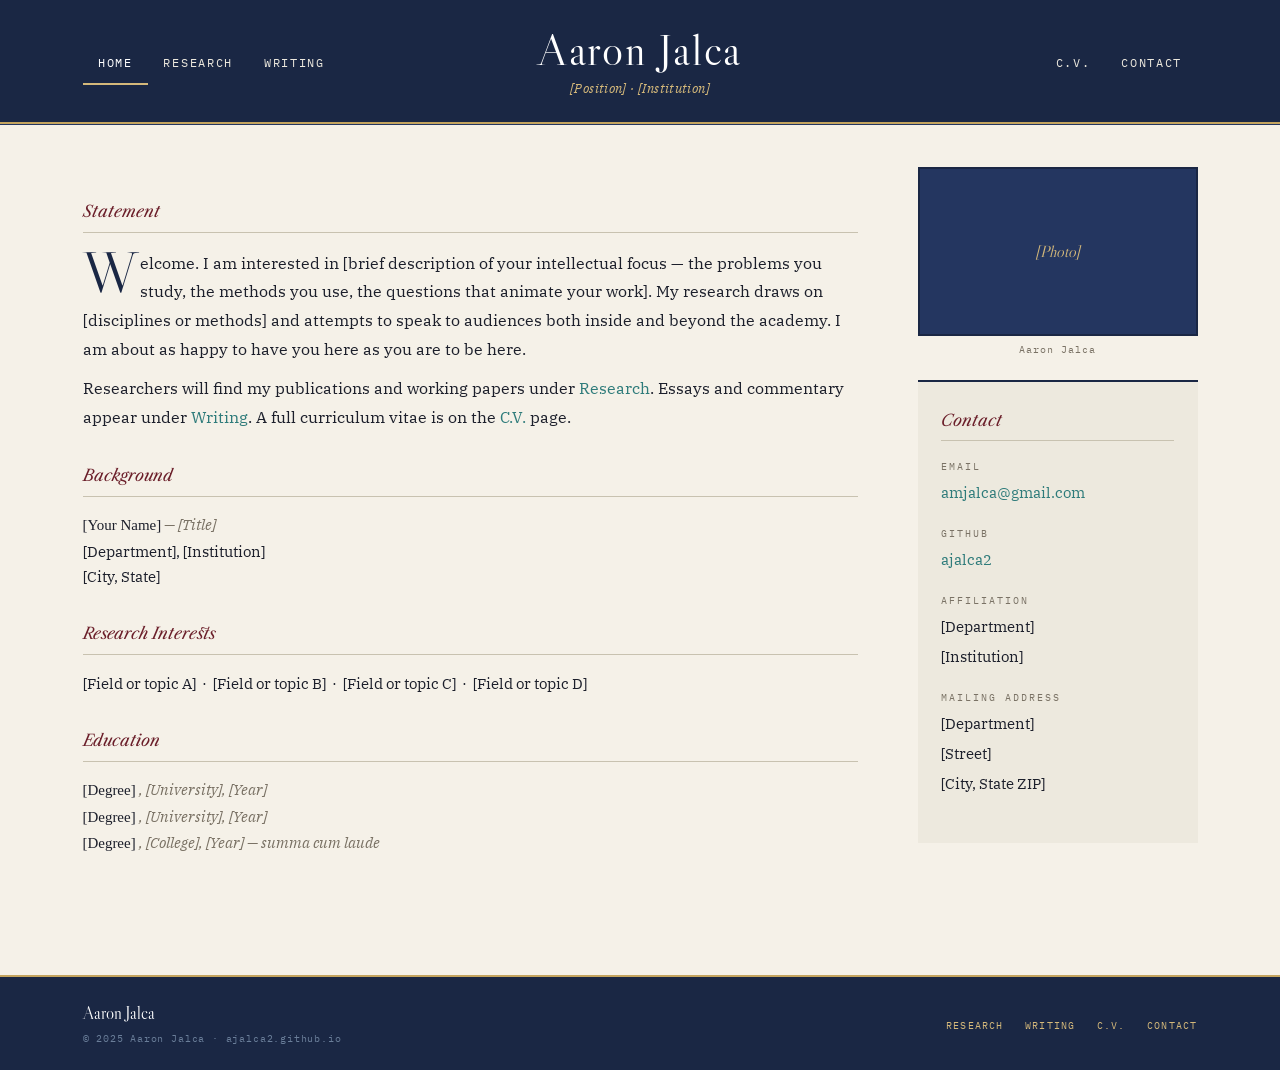
==== commit 005b6194: "changed home two column" ====
--- a/index.html
+++ b/index.html
@@ -6,318 +6,107 @@
   <title>Aaron Jalca</title>
   <meta name="description" content="Academic, professional, and personal website of Aaron Jalca." />
   <link rel="stylesheet" href="style.css" />
-  <style>
-    /* ── Home-page–only styles ── */
-
-    /* Masthead block: centered, like FA's cover page title */
-    .home-masthead {
-      text-align: center;
-      padding: 3rem var(--pad-x) 2rem;
-      border-bottom: 1px solid var(--rule);
-      margin-bottom: 0;
-    }
-
-    .home-masthead-name {
-      font-family: var(--caslon);
-      font-size: clamp(2.6rem, 7vw, 4.2rem);
-      font-weight: 400;
-      letter-spacing: 0.06em;
-      color: var(--midnight);
-      line-height: 1.05;
-    }
-
-    .home-masthead-vol {
-      font-family: var(--plex-serif);
-      font-size: 0.88rem;
-      font-style: italic;
-      color: var(--muted);
-      margin-top: 0.6rem;
-      letter-spacing: 0.02em;
-    }
-
-    /* Hairline ornament below masthead title */
-    .masthead-ornament {
-      display: flex;
-      align-items: center;
-      justify-content: center;
-      gap: 0.8rem;
-      margin: 1rem 0 0;
-    }
-    .masthead-ornament span {
-      height: 1px;
-      width: 4rem;
-      background: var(--warm-gold);
-      display: block;
-    }
-    .masthead-ornament-glyph {
-      font-family: var(--caslon);
-      font-size: 0.85rem;
-      color: var(--warm-gold);
-      line-height: 1;
-    }
-
-    /* TOC-style content: left-aligned below masthead */
-    .home-toc {
-      padding: 2rem 0 0;
-    }
-
-    /* FA TOC entry: title / italic subtitle / small-caps author */
-    .toc-entry {
-      display: grid;
-      grid-template-columns: 1fr auto;
-      column-gap: 1.5rem;
-      row-gap: 0;
-      padding: 1.15rem 0;
-      border-bottom: 1px solid var(--rule);
-      align-items: start;
-    }
-    .toc-entry:first-child { border-top: 1px solid var(--rule); }
-
-    .toc-body { min-width: 0; }
-
-    .toc-title {
-      font-family: var(--caslon-text);
-      font-size: 1.12rem;
-      font-weight: 400;       /* FA titles are regular weight, not bold */
-      color: var(--ink);
-      line-height: 1.3;
-    }
-
-    .toc-subtitle {
-      font-family: var(--caslon-text);
-      font-size: 0.9rem;
-      font-style: italic;
-      color: var(--muted);
-      margin-top: 0.12rem;
-      line-height: 1.4;
-    }
-
-    .toc-author {
-      font-family: var(--plex-mono);
-      font-size: 0.65rem;
-      letter-spacing: 0.12em;
-      text-transform: uppercase;
-      color: var(--ink);
-      margin-top: 0.3rem;
-    }
-
-    /* Page number + small rule — FA right column */
-    .toc-page {
-      text-align: right;
-      padding-top: 0.15rem;
-    }
-    .toc-page-num {
-      font-family: var(--plex-serif);
-      font-size: 0.88rem;
-      color: var(--ink);
-    }
-    .toc-page-rule {
-      width: 1.2rem;
-      height: 1px;
-      background: var(--midnight);
-      margin: 0.3rem 0 0 auto;
-    }
-
-    /* Staff / credits block — mirrors FA's back-of-masthead typography */
-    .staff-block {
-      margin-top: 2.75rem;
-      display: grid;
-      grid-template-columns: 1fr 240px;
-      gap: 2.5rem;
-      align-items: start;
-    }
-
-    @media (max-width: 620px) {
-      .staff-block { grid-template-columns: 1fr; }
-      .home-masthead-name { letter-spacing: 0.03em; }
-    }
-
-    .staff-section { margin-bottom: 1.4rem; }
-
-    .staff-section-head {
-      font-family: var(--plex-mono);
-      font-size: 0.6rem;
-      letter-spacing: 0.22em;
-      text-transform: uppercase;
-      color: var(--muted);
-      border-bottom: 1px solid var(--rule);
-      padding-bottom: 0.3rem;
-      margin-bottom: 0.6rem;
-    }
-
-    /* Dense name / title lines — FA staff credits style */
-    .staff-row {
-      font-family: var(--plex-serif);
-      font-size: 0.84rem;
-      line-height: 1.65;
-      color: var(--ink);
-    }
-    .staff-row strong {
-      font-weight: 500;
-    }
-    .staff-row .role {
-      font-style: italic;
-      color: var(--muted);
-    }
-
-    /* Portrait column */
-    .staff-portrait-col { position: relative; }
-    .staff-portrait-col img,
-    .staff-portrait-col .portrait-placeholder {
-      width: 100%;
-    }
-
-    /* Quick-contact table in portrait column */
-    .quick-contact {
-      margin-top: 1rem;
-      font-family: var(--plex-mono);
-      font-size: 0.68rem;
-      line-height: 1.9;
-      color: var(--ink);
-    }
-    .quick-contact a {
-      color: var(--teal);
-      text-decoration: none;
-      border-bottom: 1px solid transparent;
-    }
-    .quick-contact a:hover { border-bottom-color: var(--teal); }
-    .quick-label {
-      font-size: 0.58rem;
-      letter-spacing: 0.18em;
-      text-transform: uppercase;
-      color: var(--muted);
-      display: block;
-      margin-top: 0.6rem;
-    }
-  </style>
 </head>
 <body data-page="home">
 
-  <!-- ══ SITE HEADER ════════════════════════════════════ -->
+  <!-- ══ SITE HEADER — FA three-column: [nav-left | title | nav-right] ══ -->
   <header id="site-header">
     <div class="header-inner">
-      <a href="index.html" class="site-name">Aaron Jalca</a>
-      <p class="site-byline">Academic · Professional · Personal</p>
-      <div class="header-rule"></div>
+
+      <!-- Left nav -->
+      <ul class="header-nav header-nav-left" role="list">
+        <li><a href="index.html" class="active">Home</a></li>
+        <li><a href="research.html">Research</a></li>
+        <li><a href="writing.html">Writing</a></li>
+      </ul>
+
+      <!-- Centered title (large expanded, shrinks on scroll) -->
+      <div class="header-title-wrap">
+        <a href="index.html" class="header-title">Aaron Jalca</a>
+        <span class="header-byline">[Position] · [Institution]</span>
+      </div>
+
+      <!-- Right nav -->
+      <ul class="header-nav header-nav-right" role="list">
+        <li><a href="cv.html">C.V.</a></li>
+        <li><a href="contact.html">Contact</a></li>
+      </ul>
+
     </div>
   </header>
 
-  <!-- ══ NAV RIBBON ════════════════════════════════════ -->
-  <nav id="site-nav" aria-label="Primary">
-    <div class="nav-inner">
-      <a href="index.html"    class="active">Home</a>
-      <a href="research.html">Research</a>
-      <a href="writing.html">Writing</a>
-      <a href="cv.html">C.V.</a>
-      <a href="contact.html">Contact</a>
-    </div>
-  </nav>
-
-  <!-- ══ MAIN ══════════════════════════════════════════ -->
+  <!-- ══ MAIN ══════════════════════════════════════════════ -->
   <main id="page-main">
 
-    <!-- Centered masthead — mirrors FA cover title -->
-    <div class="home-masthead">
-      <h1 class="home-masthead-name">Aaron Jalca</h1>
-      <p class="home-masthead-vol">[Position] · [Institution] · [City, State]</p>
-      <div class="masthead-ornament" aria-hidden="true">
-        <span></span>
-        <span class="masthead-ornament-glyph">✦</span>
-        <span></span>
-      </div>
-    </div>
+    <!-- Two-column layout: bio left, contact right -->
+    <div class="home-body">
 
-    <!-- TOC-style navigation section — mirrors FA table of contents -->
-    <div class="home-toc">
+      <!-- ── Left column ── -->
+      <div class="home-left">
 
-      <!-- Garnet italic section header + hairline rule — exactly as in FA TOC -->
-      <div class="section-head" style="margin-top:1.75rem;">
-        <span class="section-head-title">About This Site</span>
-      </div>
+        <!-- Section: Statement -->
+        <div class="section-head">
+          <span class="section-head-title">Statement</span>
+        </div>
+        <p class="statement-text drop-cap">
+          Welcome. I am interested in [brief description of your intellectual
+          focus — the problems you study, the methods you use, the questions
+          that animate your work]. My research draws on [disciplines or
+          methods] and attempts to speak to audiences both inside and beyond
+          the academy. I am about as happy to have you here as you are to
+          be here.
+        </p>
+        <p class="statement-text">
+          Researchers will find my publications and working papers under
+          <a href="research.html" style="color:var(--teal);border-bottom:1px solid transparent;text-decoration:none;transition:border-color .12s;" onmouseover="this.style.borderColor='var(--teal)'" onmouseout="this.style.borderColor='transparent'">Research</a>.
+          Essays and commentary appear under
+          <a href="writing.html" style="color:var(--teal);border-bottom:1px solid transparent;text-decoration:none;transition:border-color .12s;" onmouseover="this.style.borderColor='var(--teal)'" onmouseout="this.style.borderColor='transparent'">Writing</a>.
+          A full curriculum vitae is on the
+          <a href="cv.html" style="color:var(--teal);border-bottom:1px solid transparent;text-decoration:none;transition:border-color .12s;" onmouseover="this.style.borderColor='var(--teal)'" onmouseout="this.style.borderColor='transparent'">C.V.</a>
+          page.
+        </p>
 
-      <div class="toc-entry">
-        <div class="toc-body">
-          <p class="toc-title">Research</p>
-          <p class="toc-subtitle">Publications, working papers, and works in progress</p>
-          <p class="toc-author">Aaron Jalca</p>
-        </div>
-        <div class="toc-page">
-          <a href="research.html" class="btn btn-ghost" style="font-size:0.63rem;padding:0.35rem 0.7rem;">→</a>
-        </div>
-      </div>
-
-      <div class="toc-entry">
-        <div class="toc-body">
-          <p class="toc-title">Writing</p>
-          <p class="toc-subtitle">Essays, book reviews, and public commentary</p>
-          <p class="toc-author">Aaron Jalca</p>
-        </div>
-        <div class="toc-page">
-          <a href="writing.html" class="btn btn-ghost" style="font-size:0.63rem;padding:0.35rem 0.7rem;">→</a>
-        </div>
-      </div>
-
-      <div class="toc-entry">
-        <div class="toc-body">
-          <p class="toc-title">Curriculum Vitae</p>
-          <p class="toc-subtitle">Education, positions, awards, and service</p>
-          <p class="toc-author">Aaron Jalca</p>
-        </div>
-        <div class="toc-page">
-          <a href="cv.html" class="btn btn-ghost" style="font-size:0.63rem;padding:0.35rem 0.7rem;">→</a>
-        </div>
-      </div>
-
-    </div><!-- /.home-toc -->
-
-    <!-- Staff / credits block — two-column: bio left, portrait right -->
-    <div class="staff-block">
-
-      <!-- Left: dense biography in FA staff-credits style -->
-      <div>
+        <!-- Section: Background -->
         <div class="section-head">
           <span class="section-head-title">Background</span>
         </div>
+        <p class="credits-row">
+          <strong>[Your Name]</strong>
+          <span class="credits-role"> — [Title]</span><br />
+          [Department], [Institution]<br />
+          [City, State]
+        </p>
 
-        <div class="staff-section">
-          <p class="staff-section-head">Current Position</p>
-          <p class="staff-row">
-            <strong>[Your Name]</strong>
-            <span class="role"> — [Title], [Department]</span><br />
-            [Institution], [City, State]
-          </p>
+        <!-- Section: Research Interests -->
+        <div class="section-head">
+          <span class="section-head-title">Research Interests</span>
         </div>
+        <p class="credits-row">
+          [Field or topic A] &nbsp;·&nbsp;
+          [Field or topic B] &nbsp;·&nbsp;
+          [Field or topic C] &nbsp;·&nbsp;
+          [Field or topic D]
+        </p>
 
-        <div class="staff-section">
-          <p class="staff-section-head">Research Interests</p>
-          <p class="staff-row">
-            [Field or topic A] · [Field or topic B] · [Field or topic C]
-          </p>
+        <!-- Section: Education -->
+        <div class="section-head">
+          <span class="section-head-title">Education</span>
         </div>
+        <p class="credits-row">
+          <strong>[Degree]</strong>
+          <span class="credits-role">, [University], [Year]</span><br />
+          <strong>[Degree]</strong>
+          <span class="credits-role">, [University], [Year]</span><br />
+          <strong>[Degree]</strong>
+          <span class="credits-role">, [College], [Year] — <em>summa cum laude</em></span>
+        </p>
 
-        <div class="staff-section">
-          <p class="staff-section-head">Education</p>
-          <p class="staff-row">
-            <strong>[Degree]</strong><span class="role">, [University], [Year]</span><br />
-            <strong>[Degree]</strong><span class="role">, [University], [Year]</span><br />
-            <strong>[Degree]</strong><span class="role">, [College], [Year]</span>
-          </p>
-        </div>
+      </div><!-- /home-left -->
 
-        <div class="staff-section">
-          <p class="staff-section-head">Statement</p>
-          <p class="staff-row" style="font-family:var(--plex-serif);font-size:0.92rem;line-height:1.75;color:var(--ink);">
-            Welcome. I am interested in [brief description of your intellectual
-            focus]. My work draws on [methods / disciplines] and attempts to
-            speak to audiences both inside and outside the academy. I am about
-            as happy to have you here as you are to be here.
-          </p>
-        </div>
+      <!-- ── Right column: portrait + contact ── -->
+      <div class="home-right">
 
-      </div><!-- /left col -->
-
-      <!-- Right: portrait + quick-contact -->
-      <div class="staff-portrait-col">
+        <!-- Portrait -->
         <img
           src="photo.jpg"
           alt="Portrait of Aaron Jalca"
@@ -325,30 +114,47 @@
           onerror="this.style.display='none';this.nextElementSibling.style.display='flex';"
         />
         <div class="portrait-placeholder" style="display:none;">[Photo]</div>
-        <figcaption class="portrait-caption">Aaron Jalca</figcaption>
+        <span class="portrait-caption">Aaron Jalca</span>
 
-        <div class="quick-contact">
-          <span class="quick-label">Email</span>
-          <a href="mailto:amjalca@gmail.com">amjalca@gmail.com</a>
+        <!-- Contact block -->
+        <div class="contact-block" style="margin-top:1.25rem;">
+          <p class="contact-block-title">Contact</p>
 
-          <span class="quick-label">GitHub</span>
-          <a href="https://github.com/ajalca2" target="_blank" rel="noopener">ajalca2</a>
+          <div class="contact-item">
+            <span class="contact-label">Email</span>
+            <span class="contact-value">
+              <a href="mailto:amjalca@gmail.com">amjalca@gmail.com</a>
+            </span>
+          </div>
 
-          <span class="quick-label">Affiliation</span>
-          [Institution]
+          <div class="contact-item">
+            <span class="contact-label">GitHub</span>
+            <span class="contact-value">
+              <a href="https://github.com/ajalca2" target="_blank" rel="noopener">ajalca2</a>
+            </span>
+          </div>
 
-          <span class="quick-label">Mailing</span>
-          [Department]<br />
-          [Street Address]<br />
-          [City, State ZIP]
-        </div>
-      </div><!-- /right col -->
+          <div class="contact-item">
+            <span class="contact-label">Affiliation</span>
+            <span class="contact-value">[Department]<br />[Institution]</span>
+          </div>
 
-    </div><!-- /.staff-block -->
+          <div class="contact-item">
+            <span class="contact-label">Mailing Address</span>
+            <span class="contact-value">
+              [Department]<br />
+              [Street]<br />
+              [City, State ZIP]
+            </span>
+          </div>
 
+        </div><!-- /contact-block -->
+      </div><!-- /home-right -->
+
+    </div><!-- /home-body -->
   </main>
 
-  <!-- ══ FOOTER ════════════════════════════════════════ -->
+  <!-- ══ FOOTER ════════════════════════════════════════════ -->
   <footer id="site-footer">
     <div class="footer-rule"></div>
     <div class="footer-inner">
@@ -365,5 +171,28 @@
     </div>
   </footer>
 
+  <!-- ══ SCROLL COMPACT HEADER ═════════════════════════════
+       Adds .is-compact to #site-header once user scrolls
+       past the expanded title height, matching FA behaviour.
+  ════════════════════════════════════════════════════════ -->
+  <script>
+    (function () {
+      const hdr = document.getElementById('site-header');
+      // Threshold: roughly the expanded padding above the title
+      const THRESHOLD = 60;
+
+      function update() {
+        if (window.scrollY > THRESHOLD) {
+          hdr.classList.add('is-compact');
+        } else {
+          hdr.classList.remove('is-compact');
+        }
+      }
+
+      window.addEventListener('scroll', update, { passive: true });
+      update(); // run once on load
+    })();
+  </script>
+
 </body>
 </html>
--- a/style.css
+++ b/style.css
@@ -8,32 +8,33 @@
 
 /* ══ DESIGN TOKENS ══════════════════════════════════════ */
 :root {
-  /* Palette */
-  --ink:           #1C1F2B;   /* near-black, navy-tinged                   */
-  --parchment:     #F5F1E8;   /* warm off-white — good paper stock          */
-  --bone:          #EDE9DE;   /* slightly darker parchment, alt fills       */
-  --rule:          #C8C2B0;   /* warm greige for dividers                   */
-  --midnight:      #1A2744;   /* deep authoritative navy — nav / hero       */
-  --midnight-mid:  #243660;   /* slightly lighter midnight for hover bg     */
-  --garnet:        #6B1F2A;   /* jewel-tone — section heads, active states  */
-  --pale-gold:     #D4B87A;   /* pale gold — text/ornament on dark bg       */
-  --warm-gold:     #C4A45E;   /* richer gold — hairlines on light bg        */
-  --teal:          #2E7B7A;   /* Atomic Teal — links, interactive states    */
-  --terracotta:    #B5522B;   /* Eames Terracotta — spot / callout color    */
-  --jetscream:     #F2E8C8;   /* Jetsons Cream — blockquote fills           */
+  --ink:           #1C1F2B;
+  --parchment:     #F5F1E8;
+  --bone:          #EDE9DE;
+  --rule:          #C8C2B0;
+  --midnight:      #1A2744;
+  --midnight-mid:  #243660;
+  --garnet:        #6B1F2A;
+  --pale-gold:     #D4B87A;
+  --warm-gold:     #C4A45E;
+  --teal:          #2E7B7A;
+  --terracotta:    #B5522B;
+  --jetscream:     #F2E8C8;
   --white:         #FFFFFF;
-  --muted:         #7A7265;   /* desaturated mid-tone for secondary text    */
-
-  /* Type stacks */
+  --muted:         #7A7265;
+
   --caslon:      'Libre Caslon Display', 'Libre Caslon Text', Georgia, serif;
   --caslon-text: 'Libre Caslon Text', Georgia, serif;
   --plex-serif:  'IBM Plex Serif', Georgia, serif;
   --plex-mono:   'IBM Plex Mono', 'Courier New', monospace;
 
-  /* Layout */
-  --max-w:  860px;
-  --pad-x:  1.5rem;
-  --radius: 0;           /* sharp corners everywhere, matching reference */
+  /* Full-width layout — matches FA's generous content area */
+  --max-w:  1200px;
+  --pad-x:  2.5rem;
+  --radius: 0;
+
+  /* Header transition durations */
+  --hdr-transition: 0.25s ease;
 }
 
 /* ══ RESET & BASE ═══════════════════════════════════════ */
@@ -50,175 +51,405 @@
 
 a { color: inherit; }
 
-/* ══ HEADER ═════════════════════════════════════════════ */
+/* ══ SITE HEADER — FA three-column layout ═══════════════
+   Expanded: [nav-left] [LARGE TITLE] [nav-right]
+   Compact (scrolled): single row, title shrinks inline
+════════════════════════════════════════════════════════ */
 #site-header {
   background: var(--midnight);
   color: var(--white);
+  position: sticky;
+  top: 0;
+  z-index: 200;
+  border-bottom: 1px solid var(--midnight-mid);
+  /* warm-gold bottom rule, visible in expanded state */
+  box-shadow: inset 0 -2px 0 0 var(--warm-gold);
+  transition: box-shadow var(--hdr-transition);
+}
+
+/* When compact, drop the gold rule (it's part of the nav line instead) */
+#site-header.is-compact {
+  box-shadow: none;
+  border-bottom-color: var(--warm-gold);
 }
 
 .header-inner {
   max-width: var(--max-w);
   margin: 0 auto;
-  padding: 2rem var(--pad-x) 1.25rem;
-}
-
-.site-name {
-  font-family: var(--caslon);
-  font-size: clamp(1.75rem, 4.5vw, 2.75rem);
+  padding: 0 var(--pad-x);
+  display: grid;
+  grid-template-columns: 1fr auto 1fr;
+  align-items: center;
+  gap: 1rem;
+  /* Expanded: taller to accommodate large centered title */
+  padding-top: 1.6rem;
+  padding-bottom: 1.4rem;
+  transition: padding var(--hdr-transition);
+}
+
+#site-header.is-compact .header-inner {
+  padding-top: 0;
+  padding-bottom: 0;
+  align-items: stretch;
+}
+
+/* ── Left nav ── */
+.header-nav {
+  display: flex;
+  align-items: center;
+  gap: 0;
+  list-style: none;
+}
+
+.header-nav-right { justify-content: flex-end; }
+
+.header-nav a {
+  font-family: var(--plex-mono);
+  font-size: 0.68rem;
+  letter-spacing: 0.15em;
+  text-transform: uppercase;
+  color: var(--bone);
+  text-decoration: none;
+  padding: 0.6rem 0.9rem;
+  border-bottom: 2px solid transparent;
+  white-space: nowrap;
+  transition: color 0.12s, border-color 0.12s;
+  display: inline-flex;
+  align-items: center;
+}
+
+.header-nav a:hover { color: var(--white); }
+
+.header-nav a.active {
+  color: var(--white);
+  border-bottom-color: var(--pale-gold);
+}
+
+/* Compact: stretch nav links to full header height, underline active */
+#site-header.is-compact .header-nav a {
+  padding-top: 0.75rem;
+  padding-bottom: 0.75rem;
+}
+
+/* ── Center title ── */
+.header-title-wrap {
+  text-align: center;
+  transition: all var(--hdr-transition);
+}
+
+.header-title {
+  font-family: var(--caslon);
   font-weight: 400;
-  letter-spacing: 0.02em;
-  line-height: 1.1;
+  letter-spacing: 0.04em;
   color: var(--white);
   text-decoration: none;
   display: block;
-}
-
-.site-byline {
-  font-family: var(--plex-mono);
-  font-size: 0.68rem;
-  letter-spacing: 0.18em;
-  text-transform: uppercase;
+  line-height: 1.05;
+  /* Expanded: large two-line feel */
+  font-size: clamp(1.6rem, 3.5vw, 2.6rem);
+  transition: font-size var(--hdr-transition);
+}
+
+.header-byline {
+  font-family: var(--plex-serif);
+  font-size: 0.75rem;
+  font-style: italic;
   color: var(--pale-gold);
-  margin-top: 0.45rem;
-}
-
-/* Warm-gold rule beneath name, above nav */
-.header-rule {
-  height: 2px;
-  background: var(--warm-gold);
-  margin-top: 1.25rem;
-}
-
-/* ══ NAV RIBBON ══════════════════════════════════════════ */
-#site-nav {
-  background: var(--midnight);
-  border-bottom: 1px solid var(--midnight-mid);
-  position: sticky;
-  top: 0;
-  z-index: 100;
-}
-
-.nav-inner {
-  max-width: var(--max-w);
-  margin: 0 auto;
-  padding: 0 var(--pad-x);
-  display: flex;
-  align-items: stretch;
-}
-
-/* Each tab — sharp corners, no radius (reference: border-radius: 0) */
-.nav-inner a {
-  display: inline-flex;
-  align-items: center;
-  padding: 0.7rem 1.05rem;
-  font-family: var(--plex-mono);
-  font-size: 0.7rem;
-  letter-spacing: 0.14em;
-  text-transform: uppercase;
-  color: var(--bone);
-  text-decoration: none;
-  border-bottom: 3px solid transparent;
-  border-radius: var(--radius);
-  transition: color 0.12s, border-color 0.12s, background 0.12s;
-  white-space: nowrap;
-}
-
-.nav-inner a:hover {
-  color: var(--white);
-  background: rgba(255,255,255,0.06);
-}
-
-/* Active tab: pale-gold bottom border — garnet would be too heavy here */
-.nav-inner a.active {
-  color: var(--white);
-  border-bottom-color: var(--pale-gold);
-  background: rgba(255,255,255,0.04);
+  letter-spacing: 0.03em;
+  margin-top: 0.25rem;
+  display: block;
+  transition: all var(--hdr-transition);
+  overflow: hidden;
+  max-height: 2rem;
+  opacity: 1;
+}
+
+/* Compact: title shrinks, byline hides */
+#site-header.is-compact .header-title {
+  font-size: 1.1rem;
+  letter-spacing: 0.06em;
+}
+
+#site-header.is-compact .header-byline {
+  max-height: 0;
+  opacity: 0;
+  margin-top: 0;
+}
+
+/* ── Warm-gold separator between left-nav and title (vertical) ──
+   Only visible in compact mode as a subtle divider */
+.header-sep {
+  display: none;
 }
 
 /* ══ PAGE MAIN ═══════════════════════════════════════════ */
 #page-main {
   max-width: var(--max-w);
   margin: 0 auto;
-  padding: 2.75rem var(--pad-x) 5rem;
-}
-
-/* ══ PAGE HEADER (per-page title block) ════════════════════ */
+  padding: 2.5rem var(--pad-x) 4rem;
+}
+
+/* ══ HOME PAGE — viewport-filling two-column layout ════ */
+.home-body {
+  display: grid;
+  grid-template-columns: 1fr 280px;
+  gap: 3.5rem;
+  align-items: start;
+  /* Fill available viewport height so no scroll on desktop */
+  min-height: calc(100vh - 160px);
+  padding-bottom: 2rem;
+}
+
+@media (max-width: 860px) {
+  .home-body { grid-template-columns: 1fr; min-height: auto; }
+}
+
+/* ── Left column: statement + sections ── */
+.home-left {}
+
+/* Centered page-title masthead inside content area */
+.home-content-title {
+  font-family: var(--caslon);
+  font-size: clamp(2rem, 4vw, 3rem);
+  font-weight: 400;
+  color: var(--midnight);
+  letter-spacing: 0.03em;
+  text-align: center;
+  line-height: 1.1;
+  padding-bottom: 1.1rem;
+  border-bottom: 1px solid var(--rule);
+  margin-bottom: 2rem;
+}
+
+.home-content-vol {
+  font-family: var(--plex-serif);
+  font-size: 0.85rem;
+  font-style: italic;
+  color: var(--muted);
+  text-align: center;
+  margin-top: 0.5rem;
+  display: block;
+}
+
+/* Ornament hairlines flanking a glyph */
+.ornament {
+  display: flex;
+  align-items: center;
+  justify-content: center;
+  gap: 0.75rem;
+  margin: 0.9rem 0 0;
+}
+.ornament-line {
+  height: 1px;
+  width: 3.5rem;
+  background: var(--warm-gold);
+  display: block;
+}
+.ornament-glyph {
+  font-family: var(--caslon);
+  font-size: 0.8rem;
+  color: var(--warm-gold);
+  line-height: 1;
+}
+
+/* ── FA-style italic garnet section head + hairline ── */
+.section-head {
+  display: flex;
+  align-items: baseline;
+  gap: 0.9rem;
+  padding-bottom: 0.4rem;
+  border-bottom: 1px solid var(--rule);
+  margin-top: 1.75rem;
+  margin-bottom: 0.9rem;
+}
+
+.section-head-title {
+  font-family: var(--caslon-text);
+  font-size: 0.95rem;
+  font-weight: 400;
+  font-style: italic;
+  color: var(--garnet);
+  white-space: nowrap;
+}
+
+/* Statement prose */
+.statement-text {
+  font-family: var(--plex-serif);
+  font-size: 0.95rem;
+  line-height: 1.78;
+  color: var(--ink);
+  margin-bottom: 0.6rem;
+}
+
+/* Drop cap */
+.drop-cap::first-letter {
+  font-family: var(--caslon);
+  font-size: 3.4rem;
+  font-weight: 400;
+  float: left;
+  line-height: 0.8;
+  margin: 0.05rem 0.14rem 0 0;
+  color: var(--midnight);
+}
+
+/* Staff-credits style dense rows */
+.credits-row {
+  font-family: var(--plex-serif);
+  font-size: 0.88rem;
+  line-height: 1.7;
+  color: var(--ink);
+  margin-bottom: 0.15rem;
+}
+.credits-row strong { font-weight: 500; }
+.credits-role {
+  font-style: italic;
+  color: var(--muted);
+}
+
+/* ── Right column: contact ── */
+.home-right {}
+
+.contact-block {
+  background: var(--bone);
+  border-top: 2px solid var(--midnight);
+  padding: 1.4rem 1.4rem 1.6rem;
+}
+
+.contact-block-title {
+  font-family: var(--caslon-text);
+  font-size: 0.95rem;
+  font-weight: 400;
+  font-style: italic;
+  color: var(--garnet);
+  padding-bottom: 0.35rem;
+  border-bottom: 1px solid var(--rule);
+  margin-bottom: 1rem;
+}
+
+.contact-item {
+  margin-bottom: 1rem;
+}
+
+.contact-label {
+  font-family: var(--plex-mono);
+  font-size: 0.58rem;
+  letter-spacing: 0.2em;
+  text-transform: uppercase;
+  color: var(--muted);
+  display: block;
+  margin-bottom: 0.18rem;
+}
+
+.contact-value {
+  font-family: var(--plex-serif);
+  font-size: 0.88rem;
+  color: var(--ink);
+  line-height: 1.55;
+}
+
+.contact-value a {
+  color: var(--teal);
+  text-decoration: none;
+  border-bottom: 1px solid transparent;
+  transition: border-color 0.12s;
+}
+.contact-value a:hover { border-bottom-color: var(--teal); }
+
+/* Portrait in right column */
+.home-portrait {
+  width: 100%;
+  display: block;
+  border: 2px solid var(--midnight);
+  margin-bottom: 0;
+}
+
+.portrait-placeholder {
+  background: var(--midnight-mid);
+  color: var(--pale-gold);
+  font-family: var(--caslon);
+  font-style: italic;
+  display: flex;
+  align-items: center;
+  justify-content: center;
+  padding: 4rem 1rem;
+  border: 2px solid var(--midnight);
+  text-align: center;
+  font-size: 0.95rem;
+}
+
+.portrait-caption {
+  font-family: var(--plex-mono);
+  font-size: 0.6rem;
+  letter-spacing: 0.1em;
+  color: var(--muted);
+  margin-top: 0.3rem;
+  text-align: center;
+  display: block;
+}
+
+/* ══ PAGE HEADER (inner-page title block) ═══════════════ */
 .page-header {
-  padding-bottom: 1.5rem;
+  padding-bottom: 1.4rem;
   border-bottom: 2px solid var(--ink);
-  margin-bottom: 2.25rem;
-}
+  margin-bottom: 2rem;
+  display: flex;
+  justify-content: space-between;
+  align-items: flex-end;
+  flex-wrap: wrap;
+  gap: 1rem;
+}
+
+.page-header-left {}
 
 .page-kicker {
   font-family: var(--plex-mono);
-  font-size: 0.65rem;
+  font-size: 0.63rem;
   letter-spacing: 0.22em;
   text-transform: uppercase;
   color: var(--warm-gold);
-  margin-bottom: 0.5rem;
+  margin-bottom: 0.4rem;
 }
 
 .page-title {
   font-family: var(--caslon);
-  font-size: clamp(1.6rem, 4vw, 2.4rem);
+  font-size: clamp(1.6rem, 3.5vw, 2.4rem);
   font-weight: 400;
-  line-height: 1.15;
+  line-height: 1.1;
   color: var(--midnight);
   letter-spacing: 0.01em;
 }
 
 .page-dek {
   font-family: var(--plex-serif);
-  font-size: 1rem;
+  font-size: 0.95rem;
   font-style: italic;
   color: var(--muted);
-  margin-top: 0.75rem;
+  margin-top: 0.6rem;
   max-width: 56ch;
 }
 
-/* ══ SECTION HEADER (FA-style: italic garnet + hairline rule) */
-.section-head {
-  display: flex;
-  align-items: baseline;
-  gap: 0.9rem;
-  margin-bottom: 0;
-  margin-top: 2.5rem;
-  padding-bottom: 0.45rem;
-  border-bottom: 1px solid var(--rule);
-}
-
-.section-head-title {
-  font-family: var(--caslon-text);
-  font-size: 1rem;
-  font-weight: 400;
-  font-style: italic;
-  color: var(--garnet);
-  letter-spacing: 0.01em;
-  white-space: nowrap;
-}
-
-/* ══ SECTION LABEL (ribbon chip — nav/badges on inner pages) */
+/* ══ SECTION LABEL chip ══════════════════════════════════ */
 .section-label {
   display: inline-block;
   background: var(--midnight);
   color: var(--pale-gold);
   font-family: var(--plex-mono);
-  font-size: 0.63rem;
+  font-size: 0.6rem;
   letter-spacing: 0.2em;
   text-transform: uppercase;
-  padding: 0.22rem 0.65rem;
-  margin-bottom: 1rem;
+  padding: 0.2rem 0.6rem;
+  margin-bottom: 0.9rem;
   border-radius: var(--radius);
 }
 
-/* ══ BUTTONS (sharp, IBM Carbon–flavored) ════════════════ */
+/* ══ BUTTONS ═════════════════════════════════════════════ */
 .btn {
   display: inline-flex;
   align-items: center;
   gap: 0.4rem;
-  padding: 0.5rem 1rem;
-  font-family: var(--plex-mono);
-  font-size: 0.7rem;
+  padding: 0.45rem 0.9rem;
+  font-family: var(--plex-mono);
+  font-size: 0.68rem;
   letter-spacing: 0.1em;
   text-transform: uppercase;
   text-decoration: none;
@@ -229,146 +460,23 @@
   line-height: 1;
 }
 
-.btn-default {
-  background: transparent;
-  color: var(--midnight);
-  border-color: var(--midnight);
-}
-.btn-default:hover { background: var(--midnight); color: var(--white); }
-
-.btn-primary {
-  background: var(--midnight);
-  color: var(--white);
-  border-color: var(--midnight);
-}
-.btn-primary:hover { background: var(--midnight-mid); }
-
-.btn-ghost {
-  background: transparent;
-  color: var(--muted);
-  border-color: var(--rule);
-}
-.btn-ghost:hover { color: var(--midnight); border-color: var(--midnight); }
-
-.btn-garnet {
-  background: var(--garnet);
-  color: var(--white);
-  border-color: var(--garnet);
-}
-.btn-garnet:hover { opacity: 0.88; }
-
-/* ══ HOME PAGE ══════════════════════════════════════════ */
-
-/* Two-column intro: bio left, portrait right */
-.home-grid {
-  display: grid;
-  grid-template-columns: 1fr 210px;
-  gap: 2.5rem;
-  align-items: start;
-}
-
-@media (max-width: 600px) {
-  .home-grid { grid-template-columns: 1fr; }
-}
-
-.home-portrait {
-  width: 100%;
-  display: block;
-  border: 2px solid var(--midnight);
-}
-
-.portrait-placeholder {
-  background: var(--midnight-mid);
-  color: var(--pale-gold);
-  font-family: var(--caslon);
-  font-style: italic;
-  display: flex;
-  align-items: center;
-  justify-content: center;
-  padding: 5rem 1rem;
-  border: 2px solid var(--midnight);
-  text-align: center;
-  font-size: 0.95rem;
-}
-
-.portrait-caption {
-  font-family: var(--plex-mono);
-  font-size: 0.62rem;
-  letter-spacing: 0.1em;
-  color: var(--muted);
-  margin-top: 0.4rem;
-  text-align: center;
-}
-
-/* Bio prose */
-.home-bio p {
-  font-family: var(--plex-serif);
-  font-size: 1rem;
-  margin-bottom: 1rem;
-  line-height: 1.78;
-  color: var(--ink);
-}
-
-/* Drop cap — FA style, large Caslon initial */
-.drop-cap::first-letter {
-  font-family: var(--caslon);
-  font-size: 3.6rem;
-  font-weight: 400;
-  float: left;
-  line-height: 0.78;
-  margin: 0.05rem 0.14rem 0 0;
-  color: var(--midnight);
-}
-
-/* ── Contact / staff table — mirrors FA's credits typography */
-.contact-table {
-  width: 100%;
-  border-collapse: collapse;
-  margin-top: 1.5rem;
-}
-
-.contact-table th {
-  font-family: var(--plex-mono);
-  font-size: 0.6rem;
-  letter-spacing: 0.2em;
-  text-transform: uppercase;
-  color: var(--muted);
-  padding: 0.45rem 0.8rem 0.45rem 0;
-  border-bottom: 1px solid var(--rule);
-  text-align: left;
-}
-
-.contact-table td {
-  font-family: var(--plex-serif);
-  font-size: 0.9rem;
-  padding: 0.5rem 0.8rem 0.5rem 0;
-  border-bottom: 1px solid var(--bone);
-  color: var(--ink);
-  vertical-align: top;
-}
-
-.contact-table td.field-label {
-  font-family: var(--plex-mono);
-  font-size: 0.68rem;
-  letter-spacing: 0.08em;
-  color: var(--muted);
-  white-space: nowrap;
-  width: 7rem;
-}
-
-.contact-table a {
-  color: var(--teal);
-  text-decoration: none;
-  border-bottom: 1px solid transparent;
-  transition: border-color 0.12s;
-}
-.contact-table a:hover { border-bottom-color: var(--teal); }
-
-/* ══ ENTRY LIST (research / writing / CV rows) ══════════ */
+.btn-default  { background: transparent; color: var(--midnight); border-color: var(--midnight); }
+.btn-default:hover  { background: var(--midnight); color: var(--white); }
+
+.btn-primary  { background: var(--midnight); color: var(--white); border-color: var(--midnight); }
+.btn-primary:hover  { background: var(--midnight-mid); }
+
+.btn-ghost    { background: transparent; color: var(--muted); border-color: var(--rule); }
+.btn-ghost:hover    { color: var(--midnight); border-color: var(--midnight); }
+
+.btn-garnet   { background: var(--garnet); color: var(--white); border-color: var(--garnet); }
+.btn-garnet:hover   { opacity: 0.88; }
+
+/* ══ ENTRY LIST ══════════════════════════════════════════ */
 .entry-list { list-style: none; }
 
 .entry {
-  padding: 1.5rem 0;
+  padding: 1.4rem 0;
   border-bottom: 1px solid var(--rule);
   display: grid;
   grid-template-columns: 3.5rem 1fr;
@@ -379,8 +487,7 @@
 
 .entry-year {
   font-family: var(--plex-mono);
-  font-size: 0.7rem;
-  letter-spacing: 0.05em;
+  font-size: 0.68rem;
   color: var(--warm-gold);
   padding-top: 0.2rem;
   font-variant-numeric: tabular-nums;
@@ -392,9 +499,8 @@
   font-weight: 700;
   color: var(--midnight);
   line-height: 1.3;
-  margin-bottom: 0.2rem;
-}
-
+  margin-bottom: 0.18rem;
+}
 .entry-title a {
   text-decoration: none;
   color: inherit;
@@ -405,19 +511,19 @@
 
 .entry-subtitle {
   font-family: var(--caslon-text);
-  font-size: 0.92rem;
-  font-style: italic;
-  color: var(--ink);
-  margin-bottom: 0.25rem;
+  font-size: 0.9rem;
+  font-style: italic;
+  color: var(--ink);
+  margin-bottom: 0.2rem;
 }
 
 .entry-meta {
   font-family: var(--plex-mono);
-  font-size: 0.68rem;
-  letter-spacing: 0.05em;
+  font-size: 0.65rem;
+  letter-spacing: 0.06em;
   color: var(--muted);
-  margin-bottom: 0.4rem;
-  text-transform: uppercase;
+  text-transform: uppercase;
+  margin-bottom: 0.35rem;
 }
 
 .entry-abstract {
@@ -425,63 +531,29 @@
   font-size: 0.9rem;
   color: var(--ink);
   line-height: 1.72;
-  margin-top: 0.35rem;
+  margin-top: 0.3rem;
 }
 
 .entry-actions {
   display: flex;
   gap: 0.5rem;
-  margin-top: 0.8rem;
+  margin-top: 0.75rem;
   flex-wrap: wrap;
 }
 
-/* ══ PANEL (info / WIP banner) ══════════════════════════ */
+/* ══ PANEL ═══════════════════════════════════════════════ */
 .panel {
   background: var(--jetscream);
   border-left: 3px solid var(--warm-gold);
-  padding: 0.85rem 1.1rem;
-  font-family: var(--plex-serif);
-  font-size: 0.9rem;
-  color: var(--ink);
-  font-style: italic;
-  margin-bottom: 2rem;
-  border-radius: var(--radius);
-}
-
-/* ══ TWO-COLUMN GRID ════════════════════════════════════ */
-.two-col {
-  display: grid;
-  grid-template-columns: 1fr 1fr;
-  gap: 1.5rem 2rem;
-  margin-top: 1rem;
-}
-@media (max-width: 580px) { .two-col { grid-template-columns: 1fr; } }
-
-.mini-card { border-top: 2px solid var(--midnight); padding-top: 0.75rem; }
-.mini-card .mini-label {
-  font-family: var(--plex-mono);
-  font-size: 0.62rem;
-  letter-spacing: 0.16em;
-  text-transform: uppercase;
-  color: var(--warm-gold);
-  margin-bottom: 0.3rem;
-}
-.mini-card .mini-title {
-  font-family: var(--caslon-text);
-  font-size: 1rem;
-  font-weight: 700;
-  color: var(--midnight);
-  margin-bottom: 0.25rem;
-  line-height: 1.3;
-}
-.mini-card .mini-body {
+  padding: 0.8rem 1rem;
   font-family: var(--plex-serif);
   font-size: 0.88rem;
   color: var(--ink);
-  line-height: 1.65;
-}
-
-/* ══ FOOTER ═════════════════════════════════════════════ */
+  font-style: italic;
+  margin-bottom: 1.75rem;
+}
+
+/* ══ FOOTER ══════════════════════════════════════════════ */
 #site-footer { background: var(--midnight); }
 
 .footer-rule { height: 2px; background: var(--warm-gold); }
@@ -489,7 +561,7 @@
 .footer-inner {
   max-width: var(--max-w);
   margin: 0 auto;
-  padding: 1.4rem var(--pad-x);
+  padding: 1.25rem var(--pad-x);
   display: flex;
   justify-content: space-between;
   align-items: center;
@@ -505,16 +577,16 @@
 
 .footer-copy {
   font-family: var(--plex-mono);
-  font-size: 0.62rem;
+  font-size: 0.6rem;
   letter-spacing: 0.08em;
   color: #6a7e99;
-  margin-top: 0.15rem;
+  margin-top: 0.12rem;
 }
 
 .footer-links { list-style: none; display: flex; gap: 1.25rem; }
 .footer-links a {
   font-family: var(--plex-mono);
-  font-size: 0.63rem;
+  font-size: 0.6rem;
   letter-spacing: 0.12em;
   text-transform: uppercase;
   color: var(--pale-gold);
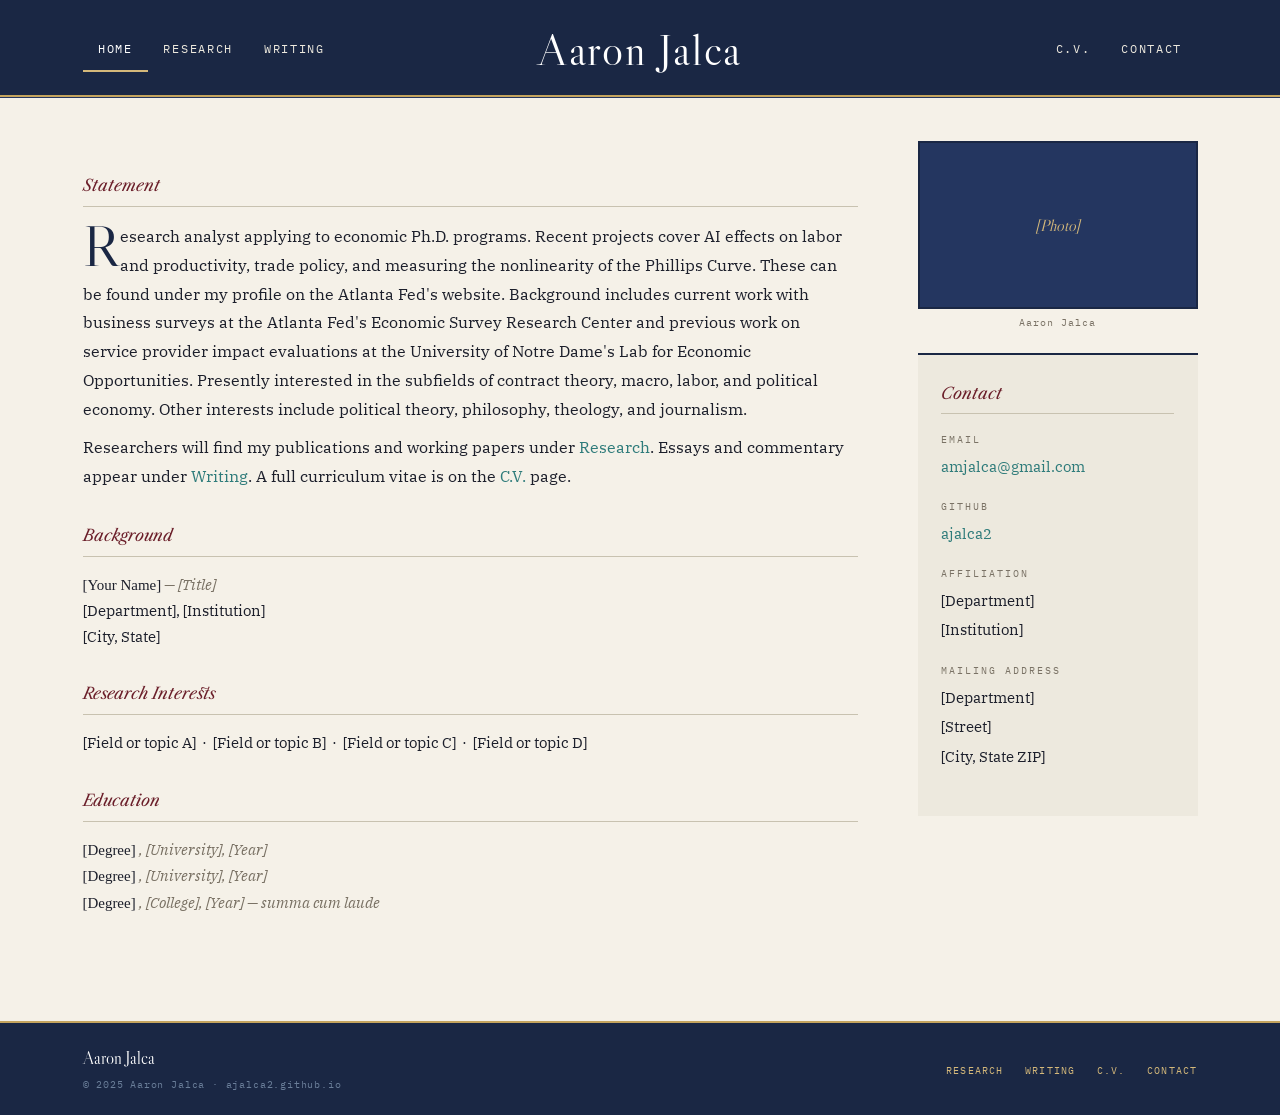
==== commit 3884e682: "updating summary.html" ====
--- a/index.html
+++ b/index.html
@@ -23,7 +23,6 @@
       <!-- Centered title (large expanded, shrinks on scroll) -->
       <div class="header-title-wrap">
         <a href="index.html" class="header-title">Aaron Jalca</a>
-        <span class="header-byline">[Position] · [Institution]</span>
       </div>
 
       <!-- Right nav -->
@@ -49,12 +48,8 @@
           <span class="section-head-title">Statement</span>
         </div>
         <p class="statement-text drop-cap">
-          Welcome. I am interested in [brief description of your intellectual
-          focus — the problems you study, the methods you use, the questions
-          that animate your work]. My research draws on [disciplines or
-          methods] and attempts to speak to audiences both inside and beyond
-          the academy. I am about as happy to have you here as you are to
-          be here.
+          Research analyst applying to economic Ph.D. programs. Recent projects cover AI effects on labor and productivity, trade policy, and measuring the nonlinearity of the Phillips Curve. These can be found under my profile on the Atlanta Fed's website.
+          Background includes current work with business surveys at the Atlanta Fed's Economic Survey Research Center and previous work on service provider impact evaluations at the University of Notre Dame's Lab for Economic Opportunities. Presently interested in the subfields of contract theory, macro, labor, and political economy. Other interests include political theory, philosophy, theology, and journalism.
         </p>
         <p class="statement-text">
           Researchers will find my publications and working papers under
